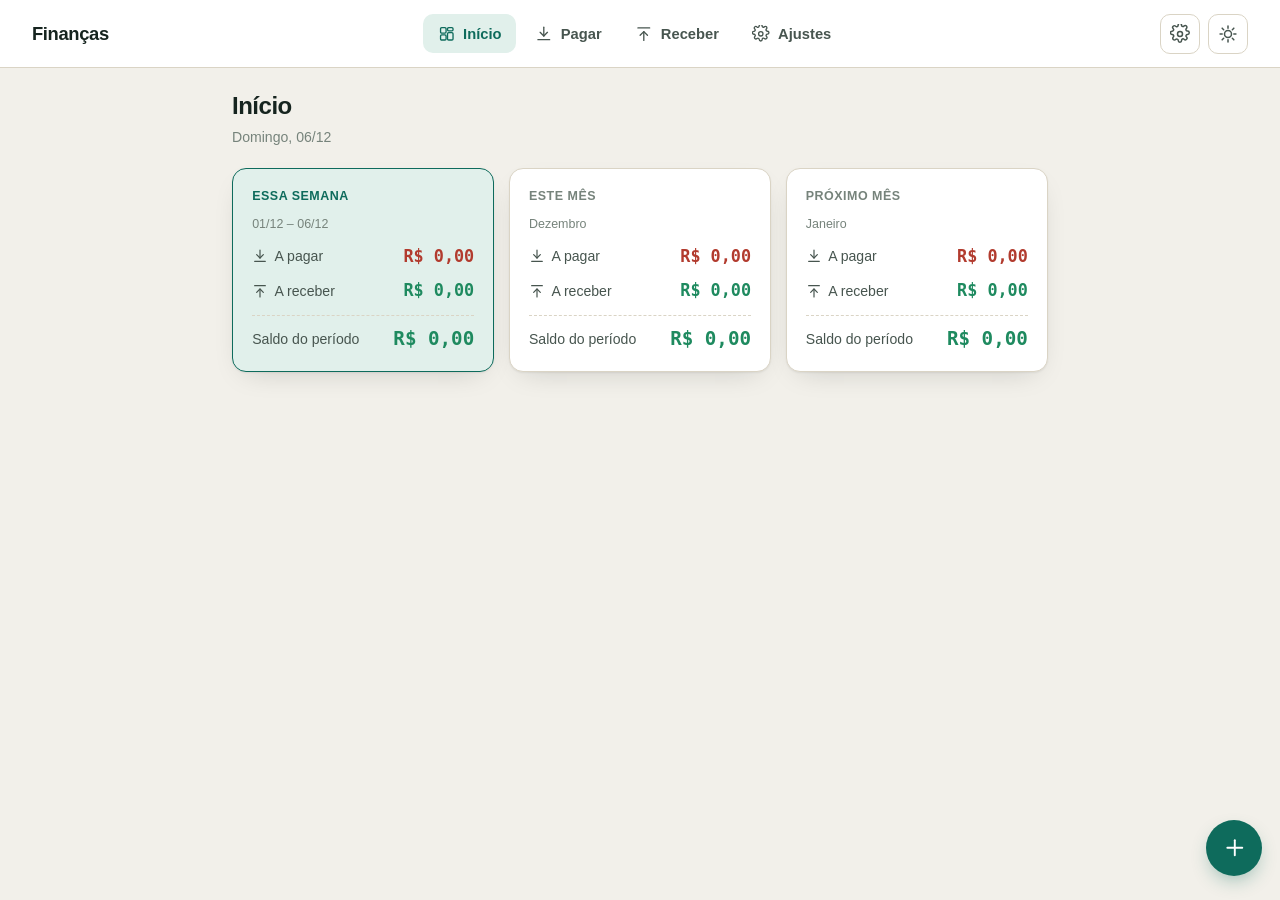
==== app/index.html @ aa0b2981 "feat: MVP — controle de contas a pagar e a receber App completo (HTML/CSS/JS vanilla, mobile-first, " ====
<!doctype html>
<html lang="pt-BR">
<head>
<meta charset="utf-8">
<meta name="viewport" content="width=device-width, initial-scale=1, viewport-fit=cover">
<meta name="color-scheme" content="light dark">
<title>Finanças</title>
<link rel="stylesheet" href="css/estilo.css">
</head>
<body>

<header class="topo">
  <div class="topo-marca">
    <span class="topo-logo">Finanças</span>
  </div>
  <nav class="topo-nav" id="navDesktop" aria-label="Navegação principal"></nav>
  <div class="topo-acoes">
    <button class="icon-btn" id="btnConfig" type="button" aria-label="Configurações"></button>
    <button class="icon-btn" id="btnTema" type="button" aria-label="Alternar tema"></button>
  </div>
</header>

<main id="conteudo"></main>

<button class="fab" id="btnNovaConta" type="button" aria-label="Nova conta"></button>

<nav class="tabbar" id="tabbar" aria-label="Navegação principal (celular)"></nav>

<div class="modal-camada" id="camadaModal" hidden>
  <div class="modal-fundo" id="modalFundo"></div>
  <div class="modal-caixa" id="modalConta" role="dialog" aria-modal="true" aria-labelledby="modalContaTitulo">
    <div class="modal-cabeca">
      <h2 id="modalContaTitulo">Nova conta</h2>
      <button class="icon-btn" id="fecharModalConta" type="button" aria-label="Fechar"></button>
    </div>
    <form id="formConta" class="form-conta" novalidate>
      <input type="hidden" id="fContaId" value="">

      <div class="campo">
        <span class="rotulo">Tipo</span>
        <div class="segmentado" id="segTipo" role="radiogroup" aria-label="Tipo de conta">
          <button type="button" class="seg-opcao" data-valor="pagar">A pagar</button>
          <button type="button" class="seg-opcao" data-valor="receber">A receber</button>
        </div>
      </div>

      <label class="campo">
        <span class="rotulo">Descrição</span>
        <input type="text" id="fDescricao" required placeholder="Ex.: Água, Aluguel, Salário...">
      </label>

      <div class="campo-linha">
        <label class="campo">
          <span class="rotulo">Valor</span>
          <input type="number" id="fValor" required min="0.01" step="0.01" inputmode="decimal" placeholder="0,00">
        </label>
        <label class="campo">
          <span class="rotulo">Vencimento</span>
          <input type="date" id="fVencimento" required>
        </label>
      </div>

      <label class="campo">
        <span class="rotulo">Categoria</span>
        <select id="fCategoria"></select>
      </label>
      <label class="campo" id="campoNovaCategoria" hidden>
        <span class="rotulo">Nome da nova categoria</span>
        <input type="text" id="fNovaCategoria" placeholder="Ex.: educação">
      </label>

      <div class="campo">
        <span class="rotulo">Repetição</span>
        <div class="segmentado" id="segModo" role="radiogroup" aria-label="Modo de repetição">
          <button type="button" class="seg-opcao" data-valor="avulsa">Avulsa</button>
          <button type="button" class="seg-opcao" data-valor="recorrente">Recorrente</button>
          <button type="button" class="seg-opcao" data-valor="parcelada">Parcelada</button>
        </div>
      </div>

      <p class="dica" id="dicaRecorrente" hidden>
        Fica só neste mês. A próxima ocorrência (mesmo dia, mês seguinte) só é criada quando
        você marcar esta como paga.
      </p>

      <label class="campo" id="campoParcelas" hidden>
        <span class="rotulo">Quantidade de parcelas</span>
        <input type="number" id="fParcelas" min="1" max="60" step="1" value="2">
      </label>
      <p class="dica" id="dicaParcelada" hidden>
        Cria as parcelas todas de uma vez, uma por mês a partir do vencimento acima.
      </p>

      <label class="campo">
        <span class="rotulo">Notas <em>(opcional)</em></span>
        <textarea id="fNotas" rows="2" placeholder="Qualquer observação..."></textarea>
      </label>

      <div class="form-acoes">
        <button type="button" class="botao botao-fantasma" id="cancelarModalConta">Cancelar</button>
        <button type="submit" class="botao botao-principal" id="salvarModalConta">Salvar</button>
      </div>
    </form>
  </div>
</div>

<div class="modal-camada" id="camadaConfirm" hidden>
  <div class="modal-fundo" id="confirmFundo"></div>
  <div class="modal-caixa modal-caixa--pequena" role="alertdialog" aria-modal="true" aria-labelledby="confirmTitulo">
    <h2 id="confirmTitulo">Confirmar</h2>
    <p id="confirmTexto"></p>
    <div class="form-acoes" id="confirmBotoes"></div>
  </div>
</div>

<div class="toast" id="toast" hidden></div>

<script src="js/datas.js"></script>
<script src="js/contas.js"></script>
<script src="js/filtros.js"></script>
<script src="js/armazenamento.js"></script>
<script src="js/formatar.js"></script>
<script src="js/icones.js"></script>
<script src="js/render.js"></script>
<script src="js/app.js"></script>
</body>
</html>
---- app/css/estilo.css ----
/* ============ TOKENS ============ */
:root {
  --paper:      #F2F0EA;
  --surface:    #FFFFFF;
  --surface-2:  #E9E4D8;
  --ink:        #16241F;
  --ink-2:      #47554F;
  --ink-3:      #76837B;
  --rule:       #DAD4C5;
  --rule-soft:  #E7E2D4;

  --accent:       #0E6B5C;
  --accent-tint:  #E1F0EB;
  --accent-ink:   #FFFFFF;

  --verde:       #1E8A5F;
  --verde-tint:  #E3F1E9;
  --ambar:       #9A6712;
  --ambar-tint:  #F5EBD6;
  --vermelho:      #B23B2E;
  --vermelho-tint: #F7E4E0;

  --shadow: 0 1px 2px rgba(20,25,22,.06), 0 10px 28px -14px rgba(20,25,22,.22);
  --shadow-flutuante: 0 8px 20px -6px rgba(14,107,92,.45);

  --sans: ui-sans-serif, -apple-system, "Segoe UI", Roboto, "Helvetica Neue", Arial, sans-serif;
  --mono: ui-monospace, "SF Mono", "Cascadia Mono", "Segoe UI Mono", Menlo, Consolas, monospace;

  --topo-altura: 60px;
  --tabbar-altura: 64px;
}

@media (prefers-color-scheme: dark) {
  :root {
    --paper: #0F1412; --surface: #161C19; --surface-2: #1E2622;
    --ink: #E8E5DC; --ink-2: #A8B1AA; --ink-3: #78837C;
    --rule: #283330; --rule-soft: #202B27;
    --accent: #4FBFA0; --accent-tint: #16332C; --accent-ink: #0A1512;
    --verde: #52BF8C; --verde-tint: #163024;
    --ambar: #D7A34E; --ambar-tint: #302510;
    --vermelho: #E0897A; --vermelho-tint: #33201C;
    --shadow: 0 1px 2px rgba(0,0,0,.4), 0 10px 28px -14px rgba(0,0,0,.7);
    --shadow-flutuante: 0 8px 22px -6px rgba(79,191,160,.35);
  }
}
:root[data-theme="dark"] {
  --paper: #0F1412; --surface: #161C19; --surface-2: #1E2622;
  --ink: #E8E5DC; --ink-2: #A8B1AA; --ink-3: #78837C;
  --rule: #283330; --rule-soft: #202B27;
  --accent: #4FBFA0; --accent-tint: #16332C; --accent-ink: #0A1512;
  --verde: #52BF8C; --verde-tint: #163024;
  --ambar: #D7A34E; --ambar-tint: #302510;
  --vermelho: #E0897A; --vermelho-tint: #33201C;
  --shadow: 0 1px 2px rgba(0,0,0,.4), 0 10px 28px -14px rgba(0,0,0,.7);
  --shadow-flutuante: 0 8px 22px -6px rgba(79,191,160,.35);
}
:root[data-theme="light"] {
  --paper: #F2F0EA; --surface: #FFFFFF; --surface-2: #E9E4D8;
  --ink: #16241F; --ink-2: #47554F; --ink-3: #76837B;
  --rule: #DAD4C5; --rule-soft: #E7E2D4;
  --accent: #0E6B5C; --accent-tint: #E1F0EB; --accent-ink: #FFFFFF;
  --verde: #1E8A5F; --verde-tint: #E3F1E9;
  --ambar: #9A6712; --ambar-tint: #F5EBD6;
  --vermelho: #B23B2E; --vermelho-tint: #F7E4E0;
  --shadow: 0 1px 2px rgba(20,25,22,.06), 0 10px 28px -14px rgba(20,25,22,.22);
  --shadow-flutuante: 0 8px 20px -6px rgba(14,107,92,.45);
}

/* ============ BASE ============ */
* { box-sizing: border-box; }
html { scroll-behavior: smooth; }
@media (prefers-reduced-motion: reduce) {
  html { scroll-behavior: auto; }
  *, *::before, *::after { animation-duration: .001ms !important; transition-duration: .001ms !important; }
}
body {
  margin: 0;
  background: var(--paper);
  color: var(--ink);
  font-family: var(--sans);
  font-size: 16px;
  line-height: 1.5;
  -webkit-font-smoothing: antialiased;
  padding-bottom: calc(var(--tabbar-altura) + 1.5rem);
}
::selection { background: var(--accent); color: var(--accent-ink); }
:focus-visible { outline: 2px solid var(--accent); outline-offset: 2px; border-radius: 3px; }
h1, h2, h3 { margin: 0; font-weight: 800; letter-spacing: -.02em; text-wrap: balance; }
p { margin: 0; }
button { font: inherit; color: inherit; }
input, select, textarea { font: inherit; color: inherit; }
.mono { font-family: var(--mono); font-variant-numeric: tabular-nums; }

/* ============ TOPO ============ */
.topo {
  position: sticky; top: 0; z-index: 30;
  display: flex; align-items: center; justify-content: space-between;
  gap: 1rem;
  padding: .85rem clamp(1rem, 4vw, 2rem);
  background: var(--surface);
  border-bottom: 1px solid var(--rule);
}
.topo-logo { font-size: 1.15rem; font-weight: 800; letter-spacing: -.02em; color: var(--ink); }
.topo-nav { display: none; gap: .3rem; }
.topo-acoes { display: flex; gap: .5rem; }

.icon-btn {
  display: inline-flex; align-items: center; justify-content: center;
  width: 2.5rem; height: 2.5rem; flex-shrink: 0;
  border: 1px solid var(--rule); border-radius: 10px;
  background: var(--surface); color: var(--ink-2);
  cursor: pointer;
  transition: border-color .15s ease, color .15s ease, background .15s ease;
}
.icon-btn svg { width: 1.25rem; height: 1.25rem; }
.icon-btn:hover { border-color: var(--accent); color: var(--accent); }

.nav-item {
  display: flex; align-items: center; gap: .5rem;
  padding: .55rem .9rem; border-radius: 10px;
  font-weight: 600; font-size: .92rem;
  color: var(--ink-2); text-decoration: none; cursor: pointer; border: none; background: none;
}
.nav-item svg { width: 1.1rem; height: 1.1rem; }
.nav-item:hover { background: var(--surface-2); color: var(--ink); }
.nav-item.ativo { background: var(--accent-tint); color: var(--accent); }

/* ============ TABBAR (mobile) ============ */
.tabbar {
  position: fixed; left: 0; right: 0; bottom: 0; z-index: 30;
  display: flex; justify-content: space-around; align-items: stretch;
  height: var(--tabbar-altura);
  background: var(--surface);
  border-top: 1px solid var(--rule);
  padding-bottom: env(safe-area-inset-bottom);
}
.tab-item {
  flex: 1; display: flex; flex-direction: column; align-items: center; justify-content: center;
  gap: .2rem; border: none; background: none; color: var(--ink-3); cursor: pointer;
  font-size: .68rem; font-weight: 600;
}
.tab-item svg { width: 1.35rem; height: 1.35rem; }
.tab-item.ativo { color: var(--accent); }

.fab {
  position: fixed; right: 1.1rem; bottom: calc(var(--tabbar-altura) + .9rem); z-index: 31;
  width: 3.5rem; height: 3.5rem; border-radius: 50%;
  background: var(--accent); color: var(--accent-ink); border: none;
  display: flex; align-items: center; justify-content: center;
  box-shadow: var(--shadow-flutuante);
  cursor: pointer;
  transition: transform .15s ease;
}
.fab svg { width: 1.6rem; height: 1.6rem; }
.fab:hover { transform: scale(1.05); }
.fab:active { transform: scale(.96); }

@media (min-width: 881px) {
  body { padding-bottom: 2.5rem; }
  .topo-nav { display: flex; }
  .tabbar { display: none; }
  .fab { bottom: 1.5rem; }
}

/* ============ CONTEÚDO ============ */
main { max-width: 880px; margin: 0 auto; padding: 1.25rem clamp(1rem, 4vw, 2rem) 2rem; }
.tela { display: flex; flex-direction: column; gap: 1.25rem; }
.tela-cabeca { display: flex; align-items: baseline; justify-content: space-between; gap: 1rem; }
.tela-titulo { font-size: 1.5rem; }
.tela-sub { color: var(--ink-3); font-size: .88rem; margin-top: .2rem; }

/* ============ CARDS (dashboard) ============ */
.grade-cards { display: grid; grid-template-columns: repeat(auto-fit, minmax(220px, 1fr)); gap: .9rem; }
.card {
  background: var(--surface); border: 1px solid var(--rule); border-radius: 14px;
  padding: 1.1rem 1.2rem; box-shadow: var(--shadow);
  display: flex; flex-direction: column; gap: .6rem;
}
.card-rotulo { font-size: .78rem; font-weight: 700; color: var(--ink-3); text-transform: uppercase; letter-spacing: .04em; }
.card-periodo { font-size: .78rem; color: var(--ink-3); }
.card-linha { display: flex; align-items: center; justify-content: space-between; gap: .5rem; }
.card-linha-rotulo { display: flex; align-items: center; gap: .4rem; font-size: .88rem; color: var(--ink-2); }
.card-linha-rotulo svg { width: 1rem; height: 1rem; }
.card-valor { font-family: var(--mono); font-variant-numeric: tabular-nums; font-weight: 700; font-size: 1.05rem; }
.card-valor.pagar { color: var(--vermelho); }
.card-valor.receber { color: var(--verde); }
.card-saldo { border-top: 1px dashed var(--rule); padding-top: .55rem; margin-top: .1rem; }
.card-saldo .card-valor { font-size: 1.2rem; }

.card--destaque { border-color: var(--accent); background: var(--accent-tint); }
.card--destaque .card-rotulo { color: var(--accent); }

.secao-titulo { font-size: 1rem; font-weight: 700; margin: .2rem 0 .1rem; }

/* ============ FILTROS ============ */
.filtros {
  display: flex; flex-wrap: wrap; gap: .55rem; align-items: center;
  background: var(--surface); border: 1px solid var(--rule); border-radius: 12px;
  padding: .8rem .9rem;
}
.filtro-select {
  border: 1px solid var(--rule); border-radius: 8px; background: var(--surface);
  color: var(--ink); padding: .45rem .6rem; font-size: .85rem; cursor: pointer;
}
.chips { display: flex; flex-wrap: wrap; gap: .4rem; }
.chip {
  border: 1px solid var(--rule); border-radius: 999px; background: var(--surface);
  color: var(--ink-2); padding: .38rem .8rem; font-size: .82rem; font-weight: 600; cursor: pointer;
  transition: all .15s ease;
}
.chip:hover { border-color: var(--accent); color: var(--accent); }
.chip.ativo { background: var(--accent); border-color: var(--accent); color: var(--accent-ink); }
.filtros-periodo-extra { display: flex; gap: .5rem; align-items: center; flex-wrap: wrap; }
.filtros-periodo-extra input[type="date"], .filtros-periodo-extra input[type="month"] {
  border: 1px solid var(--rule); border-radius: 8px; padding: .4rem .5rem; font-size: .82rem;
  background: var(--surface); color: var(--ink);
}

.total-filtro {
  display: flex; align-items: baseline; justify-content: space-between;
  padding: .2rem .1rem;
}
.total-filtro .rotulo { font-size: .85rem; color: var(--ink-3); }
.total-filtro .valor { font-family: var(--mono); font-variant-numeric: tabular-nums; font-size: 1.35rem; font-weight: 800; }

/* ============ GRUPOS DE SEMANA ============ */
.grupo-semana { display: flex; flex-direction: column; gap: .5rem; }
.grupo-semana-cabeca {
  display: flex; justify-content: space-between; align-items: baseline;
  font-size: .78rem; font-weight: 700; color: var(--ink-3); text-transform: uppercase;
  letter-spacing: .04em; padding: 0 .1rem;
}
.grupo-semana-cabeca .valor { font-family: var(--mono); font-variant-numeric: tabular-nums; text-transform: none; letter-spacing: 0; }

/* ============ LISTA DE CONTAS ============ */
.lista-contas { display: flex; flex-direction: column; gap: .55rem; }
.item-conta {
  display: grid; grid-template-columns: auto 1fr auto; gap: .8rem; align-items: center;
  background: var(--surface); border: 1px solid var(--rule); border-radius: 12px;
  padding: .75rem .9rem;
}
.item-status {
  width: 2.6rem; height: 2.6rem; border-radius: 10px; flex-shrink: 0;
  display: flex; align-items: center; justify-content: center;
  border: none; cursor: pointer;
}
.item-status svg { width: 1.25rem; height: 1.25rem; }
.item-status.pendente { background: var(--surface-2); color: var(--ink-3); }
.item-status.paga { background: var(--verde-tint); color: var(--verde); }
.item-status.atrasada { background: var(--vermelho-tint); color: var(--vermelho); }

.item-corpo { min-width: 0; display: flex; flex-direction: column; gap: .15rem; }
.item-titulo-linha { display: flex; align-items: center; gap: .4rem; flex-wrap: wrap; }
.item-descricao { font-weight: 650; overflow: hidden; text-overflow: ellipsis; white-space: nowrap; }
.item-selo {
  font-family: var(--mono); font-size: .68rem; font-weight: 700; color: var(--ink-3);
  background: var(--surface-2); border-radius: 5px; padding: .08rem .35rem; flex-shrink: 0;
}
.item-icone-recorrente { color: var(--accent); flex-shrink: 0; display: inline-flex; }
.item-icone-recorrente svg { width: .95rem; height: .95rem; }
.item-meta { display: flex; gap: .5rem; align-items: center; font-size: .8rem; color: var(--ink-3); }
.item-meta .tag-categoria {
  background: var(--surface-2); border-radius: 5px; padding: .05rem .4rem; text-transform: capitalize;
}
.item-meta .data.atrasada { color: var(--vermelho); font-weight: 700; }

.item-direita { display: flex; flex-direction: column; align-items: flex-end; gap: .3rem; }
.item-valor { font-family: var(--mono); font-variant-numeric: tabular-nums; font-weight: 700; }
.item-valor.pagar { color: var(--ink); }
.item-acoes { display: flex; gap: .25rem; }
.item-acoes .icon-btn { width: 2rem; height: 2rem; border: none; background: none; }
.item-acoes .icon-btn svg { width: 1.05rem; height: 1.05rem; }
.item-acoes .icon-btn:hover { background: var(--surface-2); }

.estado-vazio {
  display: flex; flex-direction: column; align-items: center; gap: .6rem;
  padding: 2.5rem 1rem; color: var(--ink-3); text-align: center;
}
.estado-vazio svg { width: 2.4rem; height: 2.4rem; opacity: .5; }

/* ============ SEGMENTADO / FORM ============ */
.segmentado { display: flex; gap: .3rem; background: var(--surface-2); border-radius: 10px; padding: .25rem; }
.seg-opcao {
  flex: 1; border: none; background: none; color: var(--ink-2); border-radius: 7px;
  padding: .5rem .5rem; font-size: .85rem; font-weight: 650; cursor: pointer;
  transition: all .15s ease;
}
.seg-opcao.ativo { background: var(--surface); color: var(--accent); box-shadow: var(--shadow); }

.campo { display: flex; flex-direction: column; gap: .35rem; flex: 1; }
.campo-linha { display: flex; gap: .8rem; }
.rotulo { font-size: .8rem; font-weight: 650; color: var(--ink-2); }
.rotulo em { font-weight: 400; color: var(--ink-3); font-style: normal; }
.campo input, .campo select, .campo textarea {
  border: 1px solid var(--rule); border-radius: 9px; background: var(--surface); color: var(--ink);
  padding: .6rem .7rem; font-size: .95rem; width: 100%;
}
.campo input:focus, .campo select:focus, .campo textarea:focus { border-color: var(--accent); }
.dica { font-size: .8rem; color: var(--ink-3); background: var(--surface-2); border-radius: 8px; padding: .55rem .7rem; margin: -.4rem 0 0; }

.form-acoes { display: flex; justify-content: flex-end; gap: .6rem; margin-top: .3rem; }
.botao {
  border-radius: 10px; padding: .65rem 1.1rem; font-weight: 650; font-size: .9rem; cursor: pointer; border: 1px solid transparent;
}
.botao-principal { background: var(--accent); color: var(--accent-ink); }
.botao-principal:hover { filter: brightness(1.05); }
.botao-fantasma { background: none; border-color: var(--rule); color: var(--ink-2); }
.botao-fantasma:hover { border-color: var(--ink-3); }
.botao-perigo { background: var(--vermelho); color: #fff; }
.botao-perigo:hover { filter: brightness(1.05); }

/* ============ MODAL ============ */
.modal-camada { position: fixed; inset: 0; z-index: 50; display: flex; align-items: flex-end; justify-content: center; }
.modal-camada[hidden] { display: none; }
.modal-fundo { position: absolute; inset: 0; background: rgba(10,12,10,.5); }
.modal-caixa {
  position: relative; z-index: 1; width: 100%; max-width: 480px;
  max-height: 92vh; overflow-y: auto;
  background: var(--surface); border-radius: 18px 18px 0 0;
  padding: 1.3rem 1.3rem calc(1.3rem + env(safe-area-inset-bottom));
  box-shadow: var(--shadow);
}
.modal-caixa--pequena { padding: 1.3rem; display: flex; flex-direction: column; gap: .8rem; }
.modal-caixa--pequena p { color: var(--ink-2); font-size: .92rem; line-height: 1.5; }
.modal-cabeca { display: flex; align-items: center; justify-content: space-between; margin-bottom: 1rem; }
.form-conta { display: flex; flex-direction: column; gap: .9rem; }

@media (min-width: 640px) {
  .modal-camada { align-items: center; }
  .modal-caixa { border-radius: 18px; margin: 1rem; }
}

/* ============ TOAST ============ */
.toast {
  position: fixed; left: 50%; bottom: calc(var(--tabbar-altura) + 1rem); transform: translateX(-50%) translateY(10px);
  z-index: 60; background: var(--ink); color: var(--paper);
  padding: .7rem 1.1rem; border-radius: 10px; font-size: .88rem; font-weight: 600;
  box-shadow: var(--shadow); opacity: 0; pointer-events: none; transition: opacity .2s ease, transform .2s ease;
}
.toast.mostrar { opacity: 1; transform: translateX(-50%) translateY(0); }
@media (min-width: 881px) { .toast { bottom: 1.5rem; } }

/* ============ CONFIG ============ */
.lista-categorias { display: flex; flex-wrap: wrap; gap: .5rem; }
.categoria-pill {
  display: flex; align-items: center; gap: .4rem;
  background: var(--surface-2); border-radius: 999px; padding: .35rem .7rem .35rem .9rem; font-size: .85rem; text-transform: capitalize;
}
.categoria-pill button { border: none; background: none; color: var(--ink-3); cursor: pointer; display: flex; }
.categoria-pill button svg { width: .85rem; height: .85rem; }
.form-inline { display: flex; gap: .5rem; }
.form-inline input { flex: 1; }
.bloco-config {
  background: var(--surface); border: 1px solid var(--rule); border-radius: 14px; padding: 1.1rem 1.2rem;
  display: flex; flex-direction: column; gap: .8rem;
}
.bloco-config h3 { font-size: .95rem; }
.bloco-config .descricao-bloco { font-size: .82rem; color: var(--ink-3); }
.linha-acoes-config { display: flex; gap: .6rem; flex-wrap: wrap; }

/* ============ RESPONSIVO GERAL ============ */
@media (max-width: 480px) {
  .campo-linha { flex-direction: column; }
  .card-valor { font-size: 1rem; }
}
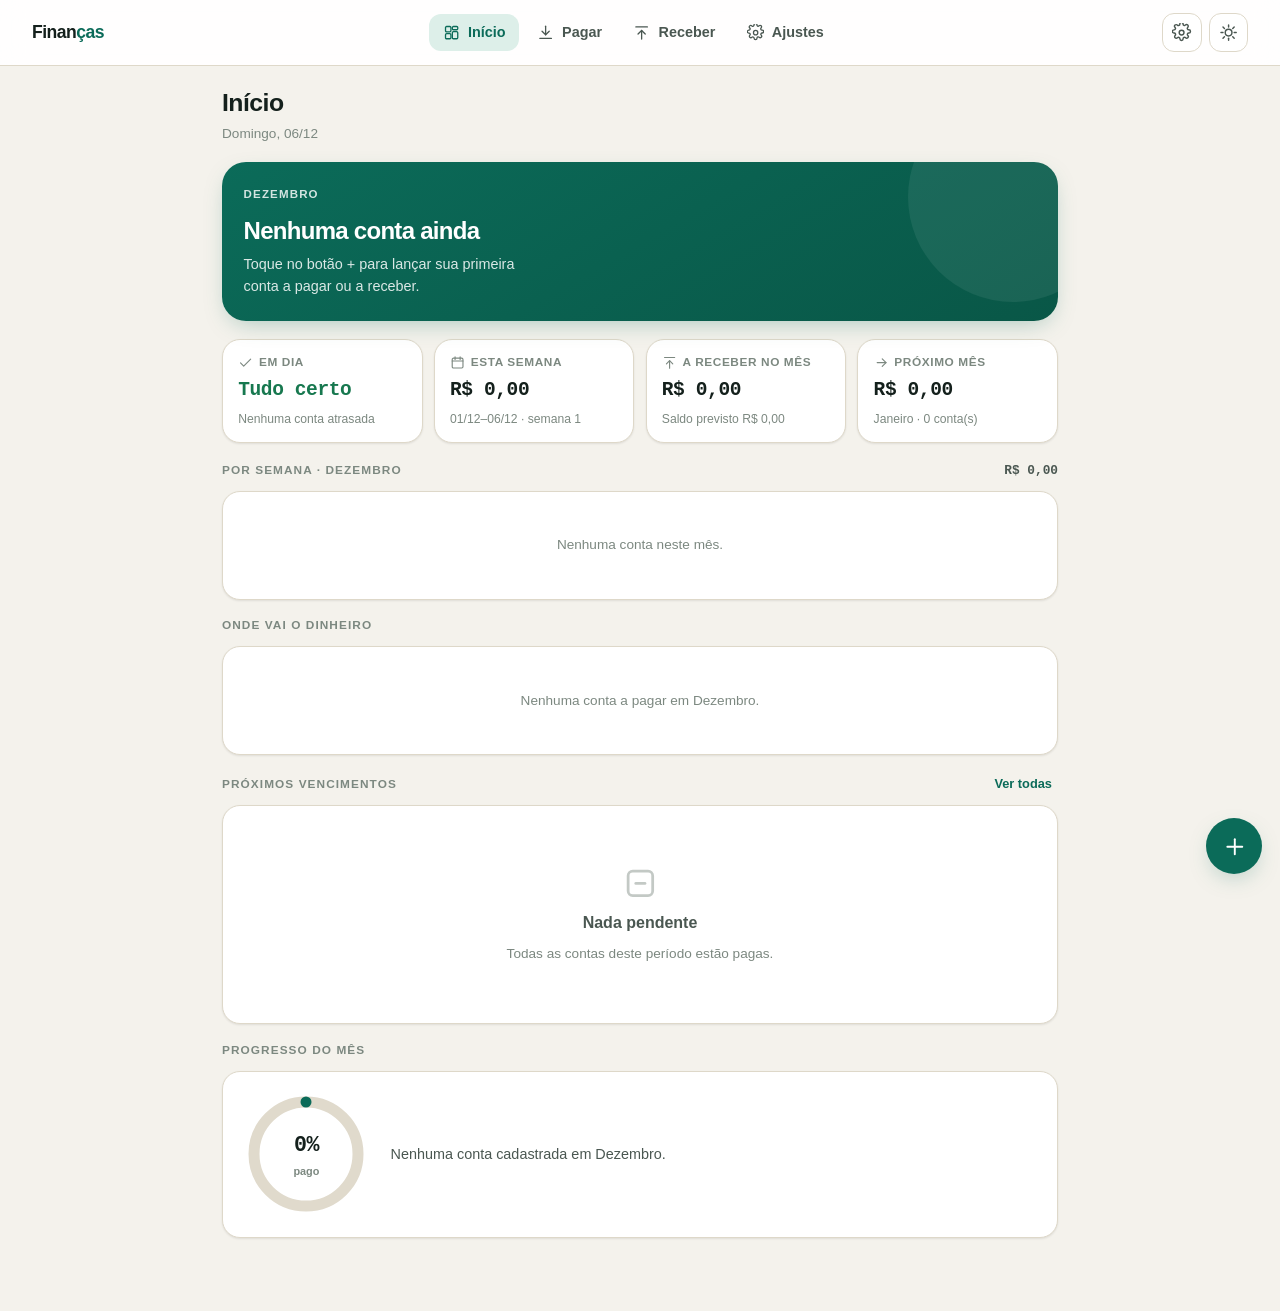
==== commit f2db0506: "feat: dashboard avançado + repaginada visual completa Pesquisa de referência (Copilot Money, Monarch" ====
--- a/app/index.html
+++ b/app/index.html
@@ -10,12 +10,10 @@
 <body>
 
 <header class="topo">
-  <div class="topo-marca">
-    <span class="topo-logo">Finanças</span>
-  </div>
+  <div class="topo-logo">Finan<span>ças</span></div>
   <nav class="topo-nav" id="navDesktop" aria-label="Navegação principal"></nav>
   <div class="topo-acoes">
-    <button class="icon-btn" id="btnConfig" type="button" aria-label="Configurações"></button>
+    <button class="icon-btn" id="btnConfig" type="button" aria-label="Ajustes"></button>
     <button class="icon-btn" id="btnTema" type="button" aria-label="Alternar tema"></button>
   </div>
 </header>
@@ -24,18 +22,17 @@
 
 <button class="fab" id="btnNovaConta" type="button" aria-label="Nova conta"></button>
 
-<nav class="tabbar" id="tabbar" aria-label="Navegação principal (celular)"></nav>
+<nav class="tabbar" id="tabbar" aria-label="Navegação principal"></nav>
 
+<!-- Modal: criar / editar conta -->
 <div class="modal-camada" id="camadaModal" hidden>
   <div class="modal-fundo" id="modalFundo"></div>
-  <div class="modal-caixa" id="modalConta" role="dialog" aria-modal="true" aria-labelledby="modalContaTitulo">
+  <div class="modal-caixa" role="dialog" aria-modal="true" aria-labelledby="modalContaTitulo">
     <div class="modal-cabeca">
       <h2 id="modalContaTitulo">Nova conta</h2>
       <button class="icon-btn" id="fecharModalConta" type="button" aria-label="Fechar"></button>
     </div>
     <form id="formConta" class="form-conta" novalidate>
-      <input type="hidden" id="fContaId" value="">
-
       <div class="campo">
         <span class="rotulo">Tipo</span>
         <div class="segmentado" id="segTipo" role="radiogroup" aria-label="Tipo de conta">
@@ -79,8 +76,8 @@
       </div>
 
       <p class="dica" id="dicaRecorrente" hidden>
-        Fica só neste mês. A próxima ocorrência (mesmo dia, mês seguinte) só é criada quando
-        você marcar esta como paga.
+        Fica <strong>só neste mês</strong>. A próxima ocorrência (mesmo dia, mês seguinte) só é
+        criada quando você marcar esta como paga.
       </p>
 
       <label class="campo" id="campoParcelas" hidden>
@@ -88,7 +85,7 @@
         <input type="number" id="fParcelas" min="1" max="60" step="1" value="2">
       </label>
       <p class="dica" id="dicaParcelada" hidden>
-        Cria as parcelas todas de uma vez, uma por mês a partir do vencimento acima.
+        Cria <strong>todas as parcelas de uma vez</strong>, uma por mês a partir do vencimento acima.
       </p>
 
       <label class="campo">
@@ -104,6 +101,25 @@
   </div>
 </div>
 
+<!-- Modal: marcar como paga (com data escolhível) -->
+<div class="modal-camada" id="camadaPagar" hidden>
+  <div class="modal-fundo" id="pagarFundo"></div>
+  <div class="modal-caixa modal-caixa--pequena" role="dialog" aria-modal="true" aria-labelledby="pagarTitulo">
+    <h2 id="pagarTitulo">Marcar como paga</h2>
+    <p><strong id="pagarDescricao"></strong> · <span id="pagarValor" class="num"></span></p>
+    <label class="campo">
+      <span class="rotulo">Quando você pagou?</span>
+      <input type="date" id="fPagoEm">
+    </label>
+    <p class="dica" id="pagarAvisoRecorrente" hidden></p>
+    <div class="form-acoes">
+      <button type="button" class="botao botao-fantasma" id="pagarCancelar">Cancelar</button>
+      <button type="button" class="botao botao-principal" id="pagarConfirmar">Confirmar pagamento</button>
+    </div>
+  </div>
+</div>
+
+<!-- Modal: confirmação genérica -->
 <div class="modal-camada" id="camadaConfirm" hidden>
   <div class="modal-fundo" id="confirmFundo"></div>
   <div class="modal-caixa modal-caixa--pequena" role="alertdialog" aria-modal="true" aria-labelledby="confirmTitulo">
@@ -117,10 +133,13 @@
 
 <script src="js/datas.js"></script>
 <script src="js/contas.js"></script>
+<script src="js/categorias.js"></script>
 <script src="js/filtros.js"></script>
+<script src="js/analise.js"></script>
 <script src="js/armazenamento.js"></script>
 <script src="js/formatar.js"></script>
 <script src="js/icones.js"></script>
+<script src="js/graficos.js"></script>
 <script src="js/render.js"></script>
 <script src="js/app.js"></script>
 </body>
--- a/app/css/estilo.css
+++ b/app/css/estilo.css
@@ -1,81 +1,127 @@
-/* ============ TOKENS ============ */
+/* ============================================================
+   FINANÇAS — sistema visual
+   Direção: "extrato premium". Superfícies elevadas sobre um fundo
+   quente, um verde-petróleo como única cor de marca, e o dinheiro
+   sempre em tabular-nums para as colunas baterem.
+   ============================================================ */
+
 :root {
-  --paper:      #F2F0EA;
-  --surface:    #FFFFFF;
-  --surface-2:  #E9E4D8;
-  --ink:        #16241F;
-  --ink-2:      #47554F;
-  --ink-3:      #76837B;
-  --rule:       #DAD4C5;
-  --rule-soft:  #E7E2D4;
-
-  --accent:       #0E6B5C;
-  --accent-tint:  #E1F0EB;
-  --accent-ink:   #FFFFFF;
-
-  --verde:       #1E8A5F;
-  --verde-tint:  #E3F1E9;
-  --ambar:       #9A6712;
-  --ambar-tint:  #F5EBD6;
-  --vermelho:      #B23B2E;
-  --vermelho-tint: #F7E4E0;
-
-  --shadow: 0 1px 2px rgba(20,25,22,.06), 0 10px 28px -14px rgba(20,25,22,.22);
-  --shadow-flutuante: 0 8px 20px -6px rgba(14,107,92,.45);
+  /* fundo e superfícies */
+  --fundo:       #F4F2EC;
+  --superficie:  #FFFFFF;
+  --superficie-2:#EDE9DF;
+  --superficie-3:#E4DFD2;
+  --trilho:      #E0DACC;
+
+  /* tinta */
+  --ink:   #14201C;
+  --ink-2: #4A5751;
+  --ink-3: #7C8880;
+
+  --borda:      #DED8C9;
+  --borda-suave:#E9E4D8;
+
+  /* marca */
+  --accent:      #0B6B59;
+  --accent-forte:#095747;
+  --accent-tint: #DDEFE9;
+  --accent-ink:  #FFFFFF;
+
+  /* semântica */
+  --positivo:      #17784F;
+  --positivo-tint: #DCEFE3;
+  --alerta:        #8A5B0E;
+  --alerta-tint:   #F5EAD3;
+  --negativo:      #A83A2C;
+  --negativo-tint: #F8E3DF;
+
+  /* categorias */
+  --cat-ameixa:   #7B4B8A;
+  --cat-oceano:   #2C6E9B;
+  --cat-musgo:    #4A7C3F;
+  --cat-ocre:     #A87218;
+  --cat-tijolo:   #A8452F;
+  --cat-lavanda:  #6C5BA8;
+  --cat-petroleo: #1F6F6B;
+  --cat-areia:    #8C7040;
+  --cat-vinho:    #8E3555;
+  --cat-sálvia:   #5A7A6E;
+
+  --sombra-1: 0 1px 2px rgba(18,28,24,.05), 0 1px 3px rgba(18,28,24,.04);
+  --sombra-2: 0 2px 4px rgba(18,28,24,.05), 0 8px 20px -10px rgba(18,28,24,.18);
+  --sombra-3: 0 8px 24px -8px rgba(11,107,89,.35);
 
   --sans: ui-sans-serif, -apple-system, "Segoe UI", Roboto, "Helvetica Neue", Arial, sans-serif;
   --mono: ui-monospace, "SF Mono", "Cascadia Mono", "Segoe UI Mono", Menlo, Consolas, monospace;
 
+  --r-sm: 8px;
+  --r-md: 12px;
+  --r-lg: 18px;
+  --r-xl: 24px;
+
   --topo-altura: 60px;
-  --tabbar-altura: 64px;
+  --tabbar-altura: 66px;
 }
 
 @media (prefers-color-scheme: dark) {
   :root {
-    --paper: #0F1412; --surface: #161C19; --surface-2: #1E2622;
-    --ink: #E8E5DC; --ink-2: #A8B1AA; --ink-3: #78837C;
-    --rule: #283330; --rule-soft: #202B27;
-    --accent: #4FBFA0; --accent-tint: #16332C; --accent-ink: #0A1512;
-    --verde: #52BF8C; --verde-tint: #163024;
-    --ambar: #D7A34E; --ambar-tint: #302510;
-    --vermelho: #E0897A; --vermelho-tint: #33201C;
-    --shadow: 0 1px 2px rgba(0,0,0,.4), 0 10px 28px -14px rgba(0,0,0,.7);
-    --shadow-flutuante: 0 8px 22px -6px rgba(79,191,160,.35);
+    --fundo: #0D1211; --superficie: #151C1A; --superficie-2: #1D2624; --superficie-3: #26302D;
+    --trilho: #26302D;
+    --ink: #E9E6DC; --ink-2: #A6B0A9; --ink-3: #76817A;
+    --borda: #26302D; --borda-suave: #1E2725;
+    --accent: #45C2A2; --accent-forte: #5FD4B6; --accent-tint: #123029; --accent-ink: #06120F;
+    --positivo: #4FBE86; --positivo-tint: #122C1F;
+    --alerta: #D5A557; --alerta-tint: #2E2413;
+    --negativo: #E08573; --negativo-tint: #331D19;
+    --cat-ameixa: #B98ACB; --cat-oceano: #6BAEDA; --cat-musgo: #86C077; --cat-ocre: #DCAE55;
+    --cat-tijolo: #DE8570; --cat-lavanda: #A899E0; --cat-petroleo: #5CB6B0; --cat-areia: #CBAE79;
+    --cat-vinho: #D2789A; --cat-sálvia: #93B5A7;
+    --sombra-1: 0 1px 2px rgba(0,0,0,.4);
+    --sombra-2: 0 2px 4px rgba(0,0,0,.35), 0 10px 24px -12px rgba(0,0,0,.7);
+    --sombra-3: 0 8px 24px -8px rgba(69,194,162,.3);
   }
 }
 :root[data-theme="dark"] {
-  --paper: #0F1412; --surface: #161C19; --surface-2: #1E2622;
-  --ink: #E8E5DC; --ink-2: #A8B1AA; --ink-3: #78837C;
-  --rule: #283330; --rule-soft: #202B27;
-  --accent: #4FBFA0; --accent-tint: #16332C; --accent-ink: #0A1512;
-  --verde: #52BF8C; --verde-tint: #163024;
-  --ambar: #D7A34E; --ambar-tint: #302510;
-  --vermelho: #E0897A; --vermelho-tint: #33201C;
-  --shadow: 0 1px 2px rgba(0,0,0,.4), 0 10px 28px -14px rgba(0,0,0,.7);
-  --shadow-flutuante: 0 8px 22px -6px rgba(79,191,160,.35);
+  --fundo: #0D1211; --superficie: #151C1A; --superficie-2: #1D2624; --superficie-3: #26302D;
+  --trilho: #26302D;
+  --ink: #E9E6DC; --ink-2: #A6B0A9; --ink-3: #76817A;
+  --borda: #26302D; --borda-suave: #1E2725;
+  --accent: #45C2A2; --accent-forte: #5FD4B6; --accent-tint: #123029; --accent-ink: #06120F;
+  --positivo: #4FBE86; --positivo-tint: #122C1F;
+  --alerta: #D5A557; --alerta-tint: #2E2413;
+  --negativo: #E08573; --negativo-tint: #331D19;
+  --cat-ameixa: #B98ACB; --cat-oceano: #6BAEDA; --cat-musgo: #86C077; --cat-ocre: #DCAE55;
+  --cat-tijolo: #DE8570; --cat-lavanda: #A899E0; --cat-petroleo: #5CB6B0; --cat-areia: #CBAE79;
+  --cat-vinho: #D2789A; --cat-sálvia: #93B5A7;
+  --sombra-1: 0 1px 2px rgba(0,0,0,.4);
+  --sombra-2: 0 2px 4px rgba(0,0,0,.35), 0 10px 24px -12px rgba(0,0,0,.7);
+  --sombra-3: 0 8px 24px -8px rgba(69,194,162,.3);
 }
 :root[data-theme="light"] {
-  --paper: #F2F0EA; --surface: #FFFFFF; --surface-2: #E9E4D8;
-  --ink: #16241F; --ink-2: #47554F; --ink-3: #76837B;
-  --rule: #DAD4C5; --rule-soft: #E7E2D4;
-  --accent: #0E6B5C; --accent-tint: #E1F0EB; --accent-ink: #FFFFFF;
-  --verde: #1E8A5F; --verde-tint: #E3F1E9;
-  --ambar: #9A6712; --ambar-tint: #F5EBD6;
-  --vermelho: #B23B2E; --vermelho-tint: #F7E4E0;
-  --shadow: 0 1px 2px rgba(20,25,22,.06), 0 10px 28px -14px rgba(20,25,22,.22);
-  --shadow-flutuante: 0 8px 20px -6px rgba(14,107,92,.45);
+  --fundo: #F4F2EC; --superficie: #FFFFFF; --superficie-2: #EDE9DF; --superficie-3: #E4DFD2;
+  --trilho: #E0DACC;
+  --ink: #14201C; --ink-2: #4A5751; --ink-3: #7C8880;
+  --borda: #DED8C9; --borda-suave: #E9E4D8;
+  --accent: #0B6B59; --accent-forte: #095747; --accent-tint: #DDEFE9; --accent-ink: #FFFFFF;
+  --positivo: #17784F; --positivo-tint: #DCEFE3;
+  --alerta: #8A5B0E; --alerta-tint: #F5EAD3;
+  --negativo: #A83A2C; --negativo-tint: #F8E3DF;
+  --cat-ameixa: #7B4B8A; --cat-oceano: #2C6E9B; --cat-musgo: #4A7C3F; --cat-ocre: #A87218;
+  --cat-tijolo: #A8452F; --cat-lavanda: #6C5BA8; --cat-petroleo: #1F6F6B; --cat-areia: #8C7040;
+  --cat-vinho: #8E3555; --cat-sálvia: #5A7A6E;
+  --sombra-1: 0 1px 2px rgba(18,28,24,.05), 0 1px 3px rgba(18,28,24,.04);
+  --sombra-2: 0 2px 4px rgba(18,28,24,.05), 0 8px 20px -10px rgba(18,28,24,.18);
+  --sombra-3: 0 8px 24px -8px rgba(11,107,89,.35);
 }
 
 /* ============ BASE ============ */
 * { box-sizing: border-box; }
-html { scroll-behavior: smooth; }
 @media (prefers-reduced-motion: reduce) {
-  html { scroll-behavior: auto; }
   *, *::before, *::after { animation-duration: .001ms !important; transition-duration: .001ms !important; }
 }
 body {
   margin: 0;
-  background: var(--paper);
+  background: var(--fundo);
   color: var(--ink);
   font-family: var(--sans);
   font-size: 16px;
@@ -84,282 +130,461 @@
   padding-bottom: calc(var(--tabbar-altura) + 1.5rem);
 }
 ::selection { background: var(--accent); color: var(--accent-ink); }
-:focus-visible { outline: 2px solid var(--accent); outline-offset: 2px; border-radius: 3px; }
-h1, h2, h3 { margin: 0; font-weight: 800; letter-spacing: -.02em; text-wrap: balance; }
+:focus-visible { outline: 2px solid var(--accent); outline-offset: 2px; border-radius: 4px; }
+h1, h2, h3 { margin: 0; font-weight: 800; letter-spacing: -.022em; text-wrap: balance; }
 p { margin: 0; }
 button { font: inherit; color: inherit; }
 input, select, textarea { font: inherit; color: inherit; }
-.mono { font-family: var(--mono); font-variant-numeric: tabular-nums; }
+.num { font-family: var(--mono); font-variant-numeric: tabular-nums; }
 
 /* ============ TOPO ============ */
 .topo {
   position: sticky; top: 0; z-index: 30;
-  display: flex; align-items: center; justify-content: space-between;
-  gap: 1rem;
-  padding: .85rem clamp(1rem, 4vw, 2rem);
-  background: var(--surface);
-  border-bottom: 1px solid var(--rule);
-}
-.topo-logo { font-size: 1.15rem; font-weight: 800; letter-spacing: -.02em; color: var(--ink); }
-.topo-nav { display: none; gap: .3rem; }
-.topo-acoes { display: flex; gap: .5rem; }
+  display: flex; align-items: center; justify-content: space-between; gap: 1rem;
+  padding: .8rem clamp(1rem, 4vw, 2rem);
+  background: color-mix(in srgb, var(--superficie) 92%, transparent);
+  backdrop-filter: blur(12px);
+  border-bottom: 1px solid var(--borda);
+}
+@supports not (backdrop-filter: blur(1px)) { .topo { background: var(--superficie); } }
+.topo-logo { font-size: 1.1rem; font-weight: 800; letter-spacing: -.03em; }
+.topo-logo span { color: var(--accent); }
+.topo-nav { display: none; gap: .25rem; }
+.topo-acoes { display: flex; gap: .45rem; }
 
 .icon-btn {
   display: inline-flex; align-items: center; justify-content: center;
-  width: 2.5rem; height: 2.5rem; flex-shrink: 0;
-  border: 1px solid var(--rule); border-radius: 10px;
-  background: var(--surface); color: var(--ink-2);
-  cursor: pointer;
-  transition: border-color .15s ease, color .15s ease, background .15s ease;
-}
-.icon-btn svg { width: 1.25rem; height: 1.25rem; }
+  width: 2.45rem; height: 2.45rem; flex-shrink: 0;
+  border: 1px solid var(--borda); border-radius: var(--r-md);
+  background: var(--superficie); color: var(--ink-2); cursor: pointer;
+  transition: border-color .15s, color .15s, background .15s;
+}
+.icon-btn svg { width: 1.2rem; height: 1.2rem; }
 .icon-btn:hover { border-color: var(--accent); color: var(--accent); }
 
 .nav-item {
   display: flex; align-items: center; gap: .5rem;
-  padding: .55rem .9rem; border-radius: 10px;
-  font-weight: 600; font-size: .92rem;
-  color: var(--ink-2); text-decoration: none; cursor: pointer; border: none; background: none;
-}
-.nav-item svg { width: 1.1rem; height: 1.1rem; }
-.nav-item:hover { background: var(--surface-2); color: var(--ink); }
+  padding: .5rem .85rem; border-radius: var(--r-md);
+  font-weight: 650; font-size: .9rem;
+  color: var(--ink-2); cursor: pointer; border: none; background: none;
+  transition: background .15s, color .15s;
+}
+.nav-item svg { width: 1.08rem; height: 1.08rem; }
+.nav-item:hover { background: var(--superficie-2); color: var(--ink); }
 .nav-item.ativo { background: var(--accent-tint); color: var(--accent); }
 
-/* ============ TABBAR (mobile) ============ */
+/* ============ TABBAR ============ */
 .tabbar {
   position: fixed; left: 0; right: 0; bottom: 0; z-index: 30;
-  display: flex; justify-content: space-around; align-items: stretch;
+  display: flex; justify-content: space-around;
   height: var(--tabbar-altura);
-  background: var(--surface);
-  border-top: 1px solid var(--rule);
+  background: color-mix(in srgb, var(--superficie) 94%, transparent);
+  backdrop-filter: blur(12px);
+  border-top: 1px solid var(--borda);
   padding-bottom: env(safe-area-inset-bottom);
 }
+@supports not (backdrop-filter: blur(1px)) { .tabbar { background: var(--superficie); } }
 .tab-item {
   flex: 1; display: flex; flex-direction: column; align-items: center; justify-content: center;
-  gap: .2rem; border: none; background: none; color: var(--ink-3); cursor: pointer;
-  font-size: .68rem; font-weight: 600;
-}
-.tab-item svg { width: 1.35rem; height: 1.35rem; }
+  gap: .18rem; border: none; background: none; color: var(--ink-3); cursor: pointer;
+  font-size: .68rem; font-weight: 650; position: relative;
+  transition: color .15s;
+}
+.tab-item svg { width: 1.3rem; height: 1.3rem; }
 .tab-item.ativo { color: var(--accent); }
+.tab-item.ativo::before {
+  content: ""; position: absolute; top: 0; left: 50%; transform: translateX(-50%);
+  width: 26px; height: 3px; border-radius: 0 0 3px 3px; background: var(--accent);
+}
 
 .fab {
-  position: fixed; right: 1.1rem; bottom: calc(var(--tabbar-altura) + .9rem); z-index: 31;
+  position: fixed; right: 1.1rem; bottom: calc(var(--tabbar-altura) + 1rem); z-index: 31;
   width: 3.5rem; height: 3.5rem; border-radius: 50%;
   background: var(--accent); color: var(--accent-ink); border: none;
   display: flex; align-items: center; justify-content: center;
-  box-shadow: var(--shadow-flutuante);
-  cursor: pointer;
-  transition: transform .15s ease;
+  box-shadow: var(--sombra-3); cursor: pointer;
+  transition: transform .16s;
 }
 .fab svg { width: 1.6rem; height: 1.6rem; }
-.fab:hover { transform: scale(1.05); }
-.fab:active { transform: scale(.96); }
+.fab:hover { transform: scale(1.06); }
+.fab:active { transform: scale(.95); }
 
 @media (min-width: 881px) {
   body { padding-bottom: 2.5rem; }
   .topo-nav { display: flex; }
   .tabbar { display: none; }
-  .fab { bottom: 1.5rem; }
-}
-
-/* ============ CONTEÚDO ============ */
-main { max-width: 880px; margin: 0 auto; padding: 1.25rem clamp(1rem, 4vw, 2rem) 2rem; }
-.tela { display: flex; flex-direction: column; gap: 1.25rem; }
-.tela-cabeca { display: flex; align-items: baseline; justify-content: space-between; gap: 1rem; }
-.tela-titulo { font-size: 1.5rem; }
-.tela-sub { color: var(--ink-3); font-size: .88rem; margin-top: .2rem; }
-
-/* ============ CARDS (dashboard) ============ */
-.grade-cards { display: grid; grid-template-columns: repeat(auto-fit, minmax(220px, 1fr)); gap: .9rem; }
-.card {
-  background: var(--surface); border: 1px solid var(--rule); border-radius: 14px;
-  padding: 1.1rem 1.2rem; box-shadow: var(--shadow);
-  display: flex; flex-direction: column; gap: .6rem;
-}
-.card-rotulo { font-size: .78rem; font-weight: 700; color: var(--ink-3); text-transform: uppercase; letter-spacing: .04em; }
-.card-periodo { font-size: .78rem; color: var(--ink-3); }
-.card-linha { display: flex; align-items: center; justify-content: space-between; gap: .5rem; }
-.card-linha-rotulo { display: flex; align-items: center; gap: .4rem; font-size: .88rem; color: var(--ink-2); }
-.card-linha-rotulo svg { width: 1rem; height: 1rem; }
-.card-valor { font-family: var(--mono); font-variant-numeric: tabular-nums; font-weight: 700; font-size: 1.05rem; }
-.card-valor.pagar { color: var(--vermelho); }
-.card-valor.receber { color: var(--verde); }
-.card-saldo { border-top: 1px dashed var(--rule); padding-top: .55rem; margin-top: .1rem; }
-.card-saldo .card-valor { font-size: 1.2rem; }
-
-.card--destaque { border-color: var(--accent); background: var(--accent-tint); }
-.card--destaque .card-rotulo { color: var(--accent); }
-
-.secao-titulo { font-size: 1rem; font-weight: 700; margin: .2rem 0 .1rem; }
+  .fab { bottom: 1.6rem; }
+}
+
+/* ============ LAYOUT ============ */
+main { max-width: 900px; margin: 0 auto; padding: 1.15rem clamp(.9rem, 4vw, 2rem) 2rem; }
+.tela { display: flex; flex-direction: column; gap: 1.1rem; }
+.tela-cabeca { display: flex; align-items: flex-start; justify-content: space-between; gap: 1rem; }
+.tela-titulo { font-size: 1.55rem; }
+.tela-sub { color: var(--ink-3); font-size: .85rem; margin-top: .15rem; }
+.secao { display: flex; flex-direction: column; gap: .7rem; }
+.secao-cabeca { display: flex; align-items: baseline; justify-content: space-between; gap: .8rem; }
+.secao-titulo {
+  font-size: .74rem; font-weight: 750; color: var(--ink-3);
+  text-transform: uppercase; letter-spacing: .09em;
+}
+.secao-link { font-size: .8rem; font-weight: 650; color: var(--accent); background: none; border: none; cursor: pointer; }
+
+.painel {
+  background: var(--superficie); border: 1px solid var(--borda);
+  border-radius: var(--r-lg); padding: 1.1rem 1.15rem; box-shadow: var(--sombra-1);
+}
+
+/* ============ CARD HERÓI ============ */
+.heroi {
+  position: relative; overflow: hidden;
+  background: linear-gradient(150deg, var(--accent) 0%, var(--accent-forte) 100%);
+  color: var(--accent-ink);
+  border-radius: var(--r-xl); padding: 1.3rem 1.35rem;
+  box-shadow: var(--sombra-3);
+  display: flex; flex-direction: column; gap: .9rem;
+}
+.heroi::after {
+  content: ""; position: absolute; right: -60px; top: -70px;
+  width: 210px; height: 210px; border-radius: 50%;
+  background: rgba(255,255,255,.07); pointer-events: none;
+}
+/* coluna no celular: o chip de comparação ao lado espremia o número e ele quebrava em duas
+   linhas ("R$ / 1.841,20"). O número é a informação principal — ele manda no layout. */
+.heroi-topo { display: flex; flex-direction: column; align-items: flex-start; gap: .55rem; }
+.heroi-rotulo {
+  font-size: .72rem; font-weight: 750; text-transform: uppercase; letter-spacing: .1em;
+  opacity: .82; margin-bottom: .25rem;
+}
+.heroi-valor {
+  font-family: var(--mono); font-variant-numeric: tabular-nums;
+  font-size: clamp(1.9rem, 9vw, 2.6rem); font-weight: 800; letter-spacing: -.04em; line-height: 1;
+  white-space: nowrap;
+}
+@media (min-width: 560px) {
+  .heroi-topo { flex-direction: row; align-items: flex-start; justify-content: space-between; gap: 1rem; }
+}
+.heroi-detalhe { font-size: .84rem; opacity: .85; margin-top: .35rem; }
+.heroi-chip {
+  display: inline-flex; align-items: center; gap: .3rem;
+  background: rgba(255,255,255,.16); border-radius: 999px;
+  padding: .3rem .6rem; font-size: .74rem; font-weight: 700; white-space: nowrap;
+}
+.heroi-chip svg { width: .9rem; height: .9rem; }
+.heroi-rodape { display: flex; align-items: center; justify-content: space-between; gap: .8rem; font-size: .8rem; }
+.heroi .progresso { background: rgba(255,255,255,.22); }
+.heroi .progresso-preenchido { background: #fff; }
+.heroi--vazio { gap: .35rem; padding: 1.5rem 1.35rem; }
+.heroi-vazio-titulo { font-size: 1.5rem; font-weight: 800; letter-spacing: -.03em; }
+.heroi-vazio-texto { font-size: .9rem; opacity: .85; max-width: 34ch; line-height: 1.5; }
+
+.progresso { height: 7px; border-radius: 99px; background: var(--trilho); overflow: hidden; }
+.progresso-preenchido { height: 100%; border-radius: 99px; background: var(--accent); transition: width .45s cubic-bezier(.3,.9,.3,1); }
+
+/* ============ MINI CARDS ============ */
+.mini-grade { display: grid; grid-template-columns: repeat(auto-fit, minmax(150px, 1fr)); gap: .7rem; }
+.mini {
+  background: var(--superficie); border: 1px solid var(--borda); border-radius: var(--r-lg);
+  padding: .85rem .95rem; box-shadow: var(--sombra-1);
+  display: flex; flex-direction: column; gap: .3rem;
+}
+.mini-rotulo { display: flex; align-items: center; gap: .35rem; font-size: .74rem; font-weight: 700; color: var(--ink-3); text-transform: uppercase; letter-spacing: .05em; }
+.mini-rotulo svg { width: .95rem; height: .95rem; }
+.mini-valor { font-family: var(--mono); font-variant-numeric: tabular-nums; font-size: 1.22rem; font-weight: 800; letter-spacing: -.02em; }
+.mini-nota { font-size: .76rem; color: var(--ink-3); }
+.mini--alerta { border-color: var(--negativo); background: var(--negativo-tint); }
+.mini--alerta .mini-rotulo, .mini--alerta .mini-valor { color: var(--negativo); }
+.mini--ok .mini-valor { color: var(--positivo); }
+.v-positivo { color: var(--positivo); }
+.v-negativo { color: var(--negativo); }
+.v-alerta { color: var(--alerta); }
+
+/* ============ GRÁFICOS ============ */
+.grafico-vazio { color: var(--ink-3); font-size: .85rem; text-align: center; padding: 1.6rem .5rem; }
+
+.anel, .donut { position: relative; width: 130px; height: 130px; flex-shrink: 0; }
+.anel-svg, .donut-svg { width: 100%; height: 100%; display: block; }
+.anel-arco { transition: stroke-dasharray .6s cubic-bezier(.3,.9,.3,1); }
+.anel-centro, .donut-centro {
+  position: absolute; inset: 0; display: flex; flex-direction: column;
+  align-items: center; justify-content: center; gap: .1rem; pointer-events: none;
+}
+.anel-valor { font-family: var(--mono); font-variant-numeric: tabular-nums; font-size: 1.35rem; font-weight: 800; letter-spacing: -.03em; }
+.anel-sub { font-size: .68rem; color: var(--ink-3); font-weight: 650; }
+.donut-valor { font-family: var(--mono); font-variant-numeric: tabular-nums; font-size: .92rem; font-weight: 750; letter-spacing: -.02em; }
+
+.painel-lado-a-lado { display: flex; align-items: center; gap: 1.2rem; flex-wrap: wrap; }
+.painel-lado-a-lado > .flex1 { flex: 1; min-width: 150px; }
+
+/* barras por semana */
+.barras { display: flex; align-items: flex-end; gap: .45rem; height: 148px; padding-top: .3rem; }
+.barra { flex: 1; display: flex; flex-direction: column; align-items: center; gap: .3rem; height: 100%; min-width: 0; }
+.barra-valor { font-family: var(--mono); font-variant-numeric: tabular-nums; font-size: .64rem; font-weight: 700; color: var(--ink-3); white-space: nowrap; }
+.barra-trilho { flex: 1; width: 100%; display: flex; align-items: flex-end; background: var(--superficie-2); border-radius: var(--r-sm); overflow: hidden; }
+/* pendente = accent a 38% (visível, mas claramente "não resolvido"); paga = accent cheio.
+   O tint puro sumia contra a superfície — corrigido após inspeção de captura. */
+.barra-preenchida {
+  width: 100%; background: color-mix(in srgb, var(--accent) 38%, var(--superficie-2));
+  border-radius: var(--r-sm);
+  display: flex; align-items: flex-end; min-height: 4px;
+  transition: height .5s cubic-bezier(.3,.9,.3,1);
+}
+@supports not (background: color-mix(in srgb, red 50%, blue)) {
+  .barra-preenchida { background: var(--accent-tint); }
+}
+.barra-paga { width: 100%; background: var(--accent); border-radius: var(--r-sm); transition: height .5s; }
+.barra-rotulo { font-size: .7rem; font-weight: 700; color: var(--ink-3); }
+.barra--atual .barra-rotulo { color: var(--accent); }
+.barra--atual .barra-valor { color: var(--ink); }
+.barra--zero .barra-trilho { opacity: .5; }
+
+/* legenda */
+.legenda { list-style: none; margin: 0; padding: 0; display: flex; flex-direction: column; gap: .5rem; }
+/* minmax(0,1fr) no nome: sem o minmax, "auto" das colunas de valor rouba o espaço e o nome
+   colapsa para uma letra só ("Casa" -> "C"). Achado por captura de tela no teste. */
+.legenda-item { display: grid; grid-template-columns: 10px minmax(4.5rem, 1fr) auto auto; gap: .5rem; align-items: center; font-size: .85rem; }
+.legenda-cor { width: 10px; height: 10px; border-radius: 3px; }
+.legenda-nome { text-transform: capitalize; color: var(--ink-2); overflow: hidden; text-overflow: ellipsis; white-space: nowrap; }
+.legenda-valor { font-family: var(--mono); font-variant-numeric: tabular-nums; font-weight: 700; white-space: nowrap; }
+.legenda-pct { font-family: var(--mono); font-size: .76rem; color: var(--ink-3); min-width: 2.6em; text-align: right; white-space: nowrap; }
+
+/* em tela estreita o donut cede espaço pra legenda não quebrar o valor em duas linhas */
+@media (max-width: 470px) {
+  .anel, .donut { width: 112px; height: 112px; }
+  .legenda-item { font-size: .8rem; grid-template-columns: 9px minmax(3.4rem, 1fr) auto auto; gap: .4rem; }
+  .painel-lado-a-lado { gap: .85rem; flex-wrap: nowrap; }
+  .painel-lado-a-lado > .flex1 { min-width: 0; }
+}
 
 /* ============ FILTROS ============ */
-.filtros {
-  display: flex; flex-wrap: wrap; gap: .55rem; align-items: center;
-  background: var(--surface); border: 1px solid var(--rule); border-radius: 12px;
-  padding: .8rem .9rem;
-}
-.filtro-select {
-  border: 1px solid var(--rule); border-radius: 8px; background: var(--surface);
-  color: var(--ink); padding: .45rem .6rem; font-size: .85rem; cursor: pointer;
-}
-.chips { display: flex; flex-wrap: wrap; gap: .4rem; }
+.filtros { display: flex; flex-direction: column; gap: .7rem; }
+.filtros-linha { display: flex; gap: .5rem; flex-wrap: wrap; align-items: center; }
+.campo-busca { position: relative; flex: 1; min-width: 160px; }
+.campo-busca svg { position: absolute; left: .65rem; top: 50%; transform: translateY(-50%); width: 1.05rem; height: 1.05rem; color: var(--ink-3); pointer-events: none; }
+.campo-busca input {
+  width: 100%; border: 1px solid var(--borda); border-radius: var(--r-md);
+  background: var(--superficie); padding: .55rem .7rem .55rem 2.2rem; font-size: .9rem;
+}
+.campo-busca input:focus { border-color: var(--accent); outline: none; }
+.select {
+  border: 1px solid var(--borda); border-radius: var(--r-md); background: var(--superficie);
+  color: var(--ink); padding: .55rem .65rem; font-size: .86rem; cursor: pointer;
+}
+.select:focus { border-color: var(--accent); outline: none; }
+.chips { display: flex; gap: .4rem; flex-wrap: wrap; }
 .chip {
-  border: 1px solid var(--rule); border-radius: 999px; background: var(--surface);
-  color: var(--ink-2); padding: .38rem .8rem; font-size: .82rem; font-weight: 600; cursor: pointer;
-  transition: all .15s ease;
+  border: 1px solid var(--borda); border-radius: 999px; background: var(--superficie);
+  color: var(--ink-2); padding: .38rem .8rem; font-size: .82rem; font-weight: 650; cursor: pointer;
+  transition: all .15s; display: inline-flex; align-items: center; gap: .35rem;
 }
 .chip:hover { border-color: var(--accent); color: var(--accent); }
 .chip.ativo { background: var(--accent); border-color: var(--accent); color: var(--accent-ink); }
-.filtros-periodo-extra { display: flex; gap: .5rem; align-items: center; flex-wrap: wrap; }
-.filtros-periodo-extra input[type="date"], .filtros-periodo-extra input[type="month"] {
-  border: 1px solid var(--rule); border-radius: 8px; padding: .4rem .5rem; font-size: .82rem;
-  background: var(--surface); color: var(--ink);
-}
-
-.total-filtro {
-  display: flex; align-items: baseline; justify-content: space-between;
-  padding: .2rem .1rem;
-}
-.total-filtro .rotulo { font-size: .85rem; color: var(--ink-3); }
-.total-filtro .valor { font-family: var(--mono); font-variant-numeric: tabular-nums; font-size: 1.35rem; font-weight: 800; }
-
-/* ============ GRUPOS DE SEMANA ============ */
-.grupo-semana { display: flex; flex-direction: column; gap: .5rem; }
-.grupo-semana-cabeca {
-  display: flex; justify-content: space-between; align-items: baseline;
-  font-size: .78rem; font-weight: 700; color: var(--ink-3); text-transform: uppercase;
-  letter-spacing: .04em; padding: 0 .1rem;
-}
-.grupo-semana-cabeca .valor { font-family: var(--mono); font-variant-numeric: tabular-nums; text-transform: none; letter-spacing: 0; }
-
-/* ============ LISTA DE CONTAS ============ */
-.lista-contas { display: flex; flex-direction: column; gap: .55rem; }
-.item-conta {
+.chip-contador { font-family: var(--mono); font-size: .72rem; opacity: .75; }
+
+.resumo-filtro {
+  display: flex; align-items: center; justify-content: space-between; gap: 1rem;
+  padding: .85rem 1rem; background: var(--superficie-2); border-radius: var(--r-lg);
+}
+.resumo-filtro .rotulo { font-size: .78rem; font-weight: 700; color: var(--ink-3); text-transform: uppercase; letter-spacing: .05em; }
+.resumo-filtro .qtd { font-size: .78rem; color: var(--ink-3); }
+.resumo-filtro .valor { font-family: var(--mono); font-variant-numeric: tabular-nums; font-size: 1.4rem; font-weight: 800; letter-spacing: -.03em; }
+
+/* ============ GRUPO DE SEMANA ============ */
+.grupo { display: flex; flex-direction: column; gap: .55rem; }
+.grupo-cabeca {
+  display: flex; align-items: baseline; justify-content: space-between; gap: .8rem;
+  padding: 0 .2rem;
+}
+.grupo-nome { font-size: .74rem; font-weight: 750; color: var(--ink-3); text-transform: uppercase; letter-spacing: .07em; }
+.grupo-nome.atual { color: var(--accent); }
+.grupo-valor { font-family: var(--mono); font-variant-numeric: tabular-nums; font-size: .8rem; font-weight: 700; color: var(--ink-2); }
+
+/* ============ CARD DE CONTA ============ */
+.lista { display: flex; flex-direction: column; gap: .55rem; }
+.conta {
+  position: relative;
   display: grid; grid-template-columns: auto 1fr auto; gap: .8rem; align-items: center;
-  background: var(--surface); border: 1px solid var(--rule); border-radius: 12px;
-  padding: .75rem .9rem;
-}
-.item-status {
-  width: 2.6rem; height: 2.6rem; border-radius: 10px; flex-shrink: 0;
+  background: var(--superficie); border: 1px solid var(--borda);
+  border-radius: var(--r-lg); padding: .8rem .95rem .8rem 1.1rem;
+  box-shadow: var(--sombra-1);
+  transition: box-shadow .18s, border-color .18s, transform .18s;
+}
+.conta::before {
+  content: ""; position: absolute; left: 0; top: .8rem; bottom: .8rem;
+  width: 4px; border-radius: 0 4px 4px 0; background: var(--cat, var(--ink-3));
+}
+.conta:hover { box-shadow: var(--sombra-2); }
+.conta--paga { background: var(--superficie-2); border-color: var(--borda-suave); }
+.conta--paga .conta-desc { text-decoration: line-through; text-decoration-thickness: 1px; color: var(--ink-2); }
+.conta--paga::before { opacity: .45; }
+.conta--atrasada { border-color: var(--negativo); }
+.conta--hoje { border-color: var(--alerta); }
+
+.conta-marca {
+  width: 2.7rem; height: 2.7rem; border-radius: var(--r-md); flex-shrink: 0;
   display: flex; align-items: center; justify-content: center;
-  border: none; cursor: pointer;
-}
-.item-status svg { width: 1.25rem; height: 1.25rem; }
-.item-status.pendente { background: var(--surface-2); color: var(--ink-3); }
-.item-status.paga { background: var(--verde-tint); color: var(--verde); }
-.item-status.atrasada { background: var(--vermelho-tint); color: var(--vermelho); }
-
-.item-corpo { min-width: 0; display: flex; flex-direction: column; gap: .15rem; }
-.item-titulo-linha { display: flex; align-items: center; gap: .4rem; flex-wrap: wrap; }
-.item-descricao { font-weight: 650; overflow: hidden; text-overflow: ellipsis; white-space: nowrap; }
-.item-selo {
-  font-family: var(--mono); font-size: .68rem; font-weight: 700; color: var(--ink-3);
-  background: var(--surface-2); border-radius: 5px; padding: .08rem .35rem; flex-shrink: 0;
-}
-.item-icone-recorrente { color: var(--accent); flex-shrink: 0; display: inline-flex; }
-.item-icone-recorrente svg { width: .95rem; height: .95rem; }
-.item-meta { display: flex; gap: .5rem; align-items: center; font-size: .8rem; color: var(--ink-3); }
-.item-meta .tag-categoria {
-  background: var(--surface-2); border-radius: 5px; padding: .05rem .4rem; text-transform: capitalize;
-}
-.item-meta .data.atrasada { color: var(--vermelho); font-weight: 700; }
-
-.item-direita { display: flex; flex-direction: column; align-items: flex-end; gap: .3rem; }
-.item-valor { font-family: var(--mono); font-variant-numeric: tabular-nums; font-weight: 700; }
-.item-valor.pagar { color: var(--ink); }
-.item-acoes { display: flex; gap: .25rem; }
-.item-acoes .icon-btn { width: 2rem; height: 2rem; border: none; background: none; }
-.item-acoes .icon-btn svg { width: 1.05rem; height: 1.05rem; }
-.item-acoes .icon-btn:hover { background: var(--surface-2); }
-
-.estado-vazio {
-  display: flex; flex-direction: column; align-items: center; gap: .6rem;
-  padding: 2.5rem 1rem; color: var(--ink-3); text-align: center;
-}
-.estado-vazio svg { width: 2.4rem; height: 2.4rem; opacity: .5; }
-
-/* ============ SEGMENTADO / FORM ============ */
-.segmentado { display: flex; gap: .3rem; background: var(--surface-2); border-radius: 10px; padding: .25rem; }
+  border: none; cursor: pointer; position: relative;
+  background: var(--superficie-2); color: var(--cat, var(--ink-3));
+  transition: transform .15s, background .15s;
+}
+.conta-marca svg { width: 1.3rem; height: 1.3rem; }
+.conta-marca:hover { transform: scale(1.06); }
+.conta-marca:active { transform: scale(.94); }
+.conta-marca.paga { background: var(--positivo-tint); color: var(--positivo); }
+.conta-marca.atrasada { background: var(--negativo-tint); color: var(--negativo); }
+.conta-marca.hoje { background: var(--alerta-tint); color: var(--alerta); }
+
+.conta-corpo { min-width: 0; display: flex; flex-direction: column; gap: .22rem; }
+.conta-titulo { display: flex; align-items: center; gap: .38rem; flex-wrap: wrap; }
+.conta-desc { font-weight: 680; font-size: .96rem; overflow: hidden; text-overflow: ellipsis; white-space: nowrap; }
+.selo {
+  font-family: var(--mono); font-size: .66rem; font-weight: 750; letter-spacing: .02em;
+  border-radius: 5px; padding: .1rem .36rem; flex-shrink: 0;
+  background: var(--superficie-3); color: var(--ink-2);
+}
+.selo--recorrente { background: var(--accent-tint); color: var(--accent); display: inline-flex; align-items: center; gap: .18rem; }
+.selo--recorrente svg { width: .78rem; height: .78rem; }
+.conta-meta { display: flex; align-items: center; gap: .45rem; flex-wrap: wrap; font-size: .78rem; color: var(--ink-3); }
+.conta-cat { display: inline-flex; align-items: center; gap: .28rem; text-transform: capitalize; color: var(--cat, var(--ink-3)); font-weight: 650; }
+.conta-cat svg { width: .88rem; height: .88rem; }
+.conta-sep { opacity: .4; }
+.conta-prazo { font-weight: 650; }
+.conta-prazo.atrasada { color: var(--negativo); }
+.conta-prazo.hoje { color: var(--alerta); }
+.conta-pago-em { color: var(--positivo); font-weight: 650; display: inline-flex; align-items: center; gap: .25rem; }
+.conta-pago-em svg { width: .85rem; height: .85rem; }
+
+.conta-direita { display: flex; flex-direction: column; align-items: flex-end; gap: .3rem; }
+.conta-valor { font-family: var(--mono); font-variant-numeric: tabular-nums; font-weight: 780; font-size: 1rem; letter-spacing: -.02em; white-space: nowrap; }
+.conta--paga .conta-valor { color: var(--ink-3); }
+.conta-acoes { display: flex; gap: .1rem; }
+.conta-acoes .icon-btn { width: 1.95rem; height: 1.95rem; border: none; background: none; }
+.conta-acoes .icon-btn svg { width: 1.02rem; height: 1.02rem; }
+.conta-acoes .icon-btn:hover { background: var(--superficie-2); }
+
+/* próximos vencimentos (versão compacta) */
+.prox { display: flex; flex-direction: column; gap: .1rem; }
+.prox-item {
+  display: grid; grid-template-columns: auto 1fr auto; gap: .7rem; align-items: center;
+  padding: .6rem .2rem; border-bottom: 1px solid var(--borda-suave); cursor: pointer;
+  background: none; border-left: 0; border-right: 0; border-top: 0; text-align: left; width: 100%;
+}
+.prox-item:last-child { border-bottom: 0; }
+.prox-item:hover { background: var(--superficie-2); }
+.prox-dia {
+  width: 2.6rem; height: 2.6rem; border-radius: var(--r-md); flex-shrink: 0;
+  display: flex; flex-direction: column; align-items: center; justify-content: center;
+  background: var(--superficie-2); line-height: 1.05;
+}
+.prox-dia-num { font-family: var(--mono); font-size: .95rem; font-weight: 800; }
+.prox-dia-mes { font-size: .58rem; font-weight: 700; text-transform: uppercase; color: var(--ink-3); }
+.prox-dia.atrasada { background: var(--negativo-tint); color: var(--negativo); }
+.prox-dia.atrasada .prox-dia-mes { color: var(--negativo); }
+.prox-dia.hoje { background: var(--alerta-tint); color: var(--alerta); }
+.prox-dia.hoje .prox-dia-mes { color: var(--alerta); }
+/* flex-column: sem isto os spans ficam inline e o texto cola ("Aluguelatrasada há 21 dias") */
+.prox-corpo { min-width: 0; display: flex; flex-direction: column; gap: .12rem; }
+.prox-desc { font-weight: 650; font-size: .9rem; overflow: hidden; text-overflow: ellipsis; white-space: nowrap; }
+.prox-prazo { font-size: .76rem; color: var(--ink-3); }
+.prox-prazo.atrasada { color: var(--negativo); font-weight: 650; }
+.prox-prazo.hoje { color: var(--alerta); font-weight: 650; }
+.prox-valor { font-family: var(--mono); font-variant-numeric: tabular-nums; font-weight: 750; font-size: .92rem; }
+
+/* ============ VAZIO ============ */
+.vazio { display: flex; flex-direction: column; align-items: center; gap: .55rem; padding: 2.6rem 1rem; color: var(--ink-3); text-align: center; }
+.vazio svg { width: 2.3rem; height: 2.3rem; opacity: .45; }
+.vazio-titulo { font-weight: 700; color: var(--ink-2); }
+.vazio-dica { font-size: .85rem; }
+
+/* ============ FORM / MODAL ============ */
+.segmentado { display: flex; gap: .25rem; background: var(--superficie-2); border-radius: var(--r-md); padding: .25rem; }
 .seg-opcao {
-  flex: 1; border: none; background: none; color: var(--ink-2); border-radius: 7px;
-  padding: .5rem .5rem; font-size: .85rem; font-weight: 650; cursor: pointer;
-  transition: all .15s ease;
-}
-.seg-opcao.ativo { background: var(--surface); color: var(--accent); box-shadow: var(--shadow); }
-
-.campo { display: flex; flex-direction: column; gap: .35rem; flex: 1; }
-.campo-linha { display: flex; gap: .8rem; }
-.rotulo { font-size: .8rem; font-weight: 650; color: var(--ink-2); }
+  flex: 1; border: none; background: none; color: var(--ink-2); border-radius: var(--r-sm);
+  padding: .5rem .4rem; font-size: .85rem; font-weight: 680; cursor: pointer; transition: all .15s;
+}
+.seg-opcao.ativo { background: var(--superficie); color: var(--accent); box-shadow: var(--sombra-1); }
+.seg-opcao:disabled { opacity: .45; cursor: not-allowed; }
+
+.campo { display: flex; flex-direction: column; gap: .32rem; flex: 1; }
+.campo-linha { display: flex; gap: .7rem; }
+.rotulo { font-size: .79rem; font-weight: 680; color: var(--ink-2); }
 .rotulo em { font-weight: 400; color: var(--ink-3); font-style: normal; }
 .campo input, .campo select, .campo textarea {
-  border: 1px solid var(--rule); border-radius: 9px; background: var(--surface); color: var(--ink);
-  padding: .6rem .7rem; font-size: .95rem; width: 100%;
-}
-.campo input:focus, .campo select:focus, .campo textarea:focus { border-color: var(--accent); }
-.dica { font-size: .8rem; color: var(--ink-3); background: var(--surface-2); border-radius: 8px; padding: .55rem .7rem; margin: -.4rem 0 0; }
-
-.form-acoes { display: flex; justify-content: flex-end; gap: .6rem; margin-top: .3rem; }
-.botao {
-  border-radius: 10px; padding: .65rem 1.1rem; font-weight: 650; font-size: .9rem; cursor: pointer; border: 1px solid transparent;
-}
+  border: 1px solid var(--borda); border-radius: var(--r-md); background: var(--superficie);
+  color: var(--ink); padding: .6rem .7rem; font-size: .95rem; width: 100%;
+}
+.campo input:focus, .campo select:focus, .campo textarea:focus { border-color: var(--accent); outline: none; }
+.dica { font-size: .8rem; color: var(--ink-2); background: var(--accent-tint); border-radius: var(--r-md); padding: .6rem .75rem; margin: -.35rem 0 0; }
+.dica strong { color: var(--accent); }
+
+.form-acoes { display: flex; justify-content: flex-end; gap: .55rem; margin-top: .3rem; }
+.botao { border-radius: var(--r-md); padding: .65rem 1.1rem; font-weight: 680; font-size: .9rem; cursor: pointer; border: 1px solid transparent; transition: filter .15s, border-color .15s; }
 .botao-principal { background: var(--accent); color: var(--accent-ink); }
-.botao-principal:hover { filter: brightness(1.05); }
-.botao-fantasma { background: none; border-color: var(--rule); color: var(--ink-2); }
+.botao-principal:hover { filter: brightness(1.08); }
+.botao-fantasma { background: none; border-color: var(--borda); color: var(--ink-2); }
 .botao-fantasma:hover { border-color: var(--ink-3); }
-.botao-perigo { background: var(--vermelho); color: #fff; }
-.botao-perigo:hover { filter: brightness(1.05); }
-
-/* ============ MODAL ============ */
+.botao-perigo { background: var(--negativo); color: #fff; }
+.botao-perigo:hover { filter: brightness(1.08); }
+
 .modal-camada { position: fixed; inset: 0; z-index: 50; display: flex; align-items: flex-end; justify-content: center; }
 .modal-camada[hidden] { display: none; }
-.modal-fundo { position: absolute; inset: 0; background: rgba(10,12,10,.5); }
+.modal-fundo { position: absolute; inset: 0; background: rgba(8,14,12,.55); backdrop-filter: blur(2px); }
 .modal-caixa {
   position: relative; z-index: 1; width: 100%; max-width: 480px;
   max-height: 92vh; overflow-y: auto;
-  background: var(--surface); border-radius: 18px 18px 0 0;
-  padding: 1.3rem 1.3rem calc(1.3rem + env(safe-area-inset-bottom));
-  box-shadow: var(--shadow);
-}
-.modal-caixa--pequena { padding: 1.3rem; display: flex; flex-direction: column; gap: .8rem; }
-.modal-caixa--pequena p { color: var(--ink-2); font-size: .92rem; line-height: 1.5; }
-.modal-cabeca { display: flex; align-items: center; justify-content: space-between; margin-bottom: 1rem; }
-.form-conta { display: flex; flex-direction: column; gap: .9rem; }
+  background: var(--superficie); border-radius: var(--r-xl) var(--r-xl) 0 0;
+  padding: 1.25rem 1.25rem calc(1.25rem + env(safe-area-inset-bottom));
+  box-shadow: var(--sombra-2);
+  animation: sobe .28s cubic-bezier(.22,.8,.28,1);
+}
+@keyframes sobe { from { transform: translateY(14px); opacity: .6; } to { transform: none; opacity: 1; } }
+.modal-caixa--pequena { padding: 1.25rem; display: flex; flex-direction: column; gap: .8rem; }
+.modal-caixa--pequena p { color: var(--ink-2); font-size: .92rem; }
+.modal-cabeca { display: flex; align-items: center; justify-content: space-between; margin-bottom: .95rem; }
+.modal-cabeca h2 { font-size: 1.15rem; }
+.form-conta { display: flex; flex-direction: column; gap: .85rem; }
 
 @media (min-width: 640px) {
   .modal-camada { align-items: center; }
-  .modal-caixa { border-radius: 18px; margin: 1rem; }
+  .modal-caixa { border-radius: var(--r-xl); margin: 1rem; }
 }
 
 /* ============ TOAST ============ */
 .toast {
   position: fixed; left: 50%; bottom: calc(var(--tabbar-altura) + 1rem); transform: translateX(-50%) translateY(10px);
-  z-index: 60; background: var(--ink); color: var(--paper);
-  padding: .7rem 1.1rem; border-radius: 10px; font-size: .88rem; font-weight: 600;
-  box-shadow: var(--shadow); opacity: 0; pointer-events: none; transition: opacity .2s ease, transform .2s ease;
+  z-index: 60; background: var(--ink); color: var(--fundo);
+  padding: .7rem 1.05rem; border-radius: var(--r-md); font-size: .87rem; font-weight: 650;
+  box-shadow: var(--sombra-2); opacity: 0; pointer-events: none;
+  transition: opacity .2s, transform .2s; max-width: calc(100vw - 2rem);
 }
 .toast.mostrar { opacity: 1; transform: translateX(-50%) translateY(0); }
-@media (min-width: 881px) { .toast { bottom: 1.5rem; } }
+@media (min-width: 881px) { .toast { bottom: 1.6rem; } }
 
 /* ============ CONFIG ============ */
-.lista-categorias { display: flex; flex-wrap: wrap; gap: .5rem; }
-.categoria-pill {
-  display: flex; align-items: center; gap: .4rem;
-  background: var(--surface-2); border-radius: 999px; padding: .35rem .7rem .35rem .9rem; font-size: .85rem; text-transform: capitalize;
-}
-.categoria-pill button { border: none; background: none; color: var(--ink-3); cursor: pointer; display: flex; }
-.categoria-pill button svg { width: .85rem; height: .85rem; }
+.categorias-lista { display: flex; flex-wrap: wrap; gap: .45rem; }
+.cat-pill {
+  display: inline-flex; align-items: center; gap: .4rem;
+  background: var(--superficie-2); border-radius: 999px; padding: .35rem .8rem;
+  font-size: .85rem; text-transform: capitalize; font-weight: 620;
+}
+.cat-pill-cor { width: 9px; height: 9px; border-radius: 3px; }
 .form-inline { display: flex; gap: .5rem; }
 .form-inline input { flex: 1; }
-.bloco-config {
-  background: var(--surface); border: 1px solid var(--rule); border-radius: 14px; padding: 1.1rem 1.2rem;
-  display: flex; flex-direction: column; gap: .8rem;
-}
-.bloco-config h3 { font-size: .95rem; }
-.bloco-config .descricao-bloco { font-size: .82rem; color: var(--ink-3); }
-.linha-acoes-config { display: flex; gap: .6rem; flex-wrap: wrap; }
-
-/* ============ RESPONSIVO GERAL ============ */
-@media (max-width: 480px) {
+.bloco { background: var(--superficie); border: 1px solid var(--borda); border-radius: var(--r-lg); padding: 1.1rem 1.15rem; display: flex; flex-direction: column; gap: .75rem; box-shadow: var(--sombra-1); }
+.bloco h3 { font-size: .95rem; }
+.bloco-desc { font-size: .82rem; color: var(--ink-3); }
+.linha-acoes { display: flex; gap: .55rem; flex-wrap: wrap; }
+.linha-acoes .botao { display: inline-flex; align-items: center; gap: .4rem; }
+.linha-acoes .botao svg { width: 1rem; height: 1rem; }
+
+/* ============ RESPONSIVO ============ */
+@media (max-width: 880px) {
+  html { font-size: 17px; }
+  main { padding-top: 1rem; }
+}
+@media (max-width: 460px) {
   .campo-linha { flex-direction: column; }
-  .card-valor { font-size: 1rem; }
-}
+  .painel-lado-a-lado { justify-content: center; }
+  .conta { grid-template-columns: auto 1fr; row-gap: .6rem; }
+  .conta-direita { grid-column: 1 / -1; flex-direction: row; align-items: center; justify-content: space-between; }
+}
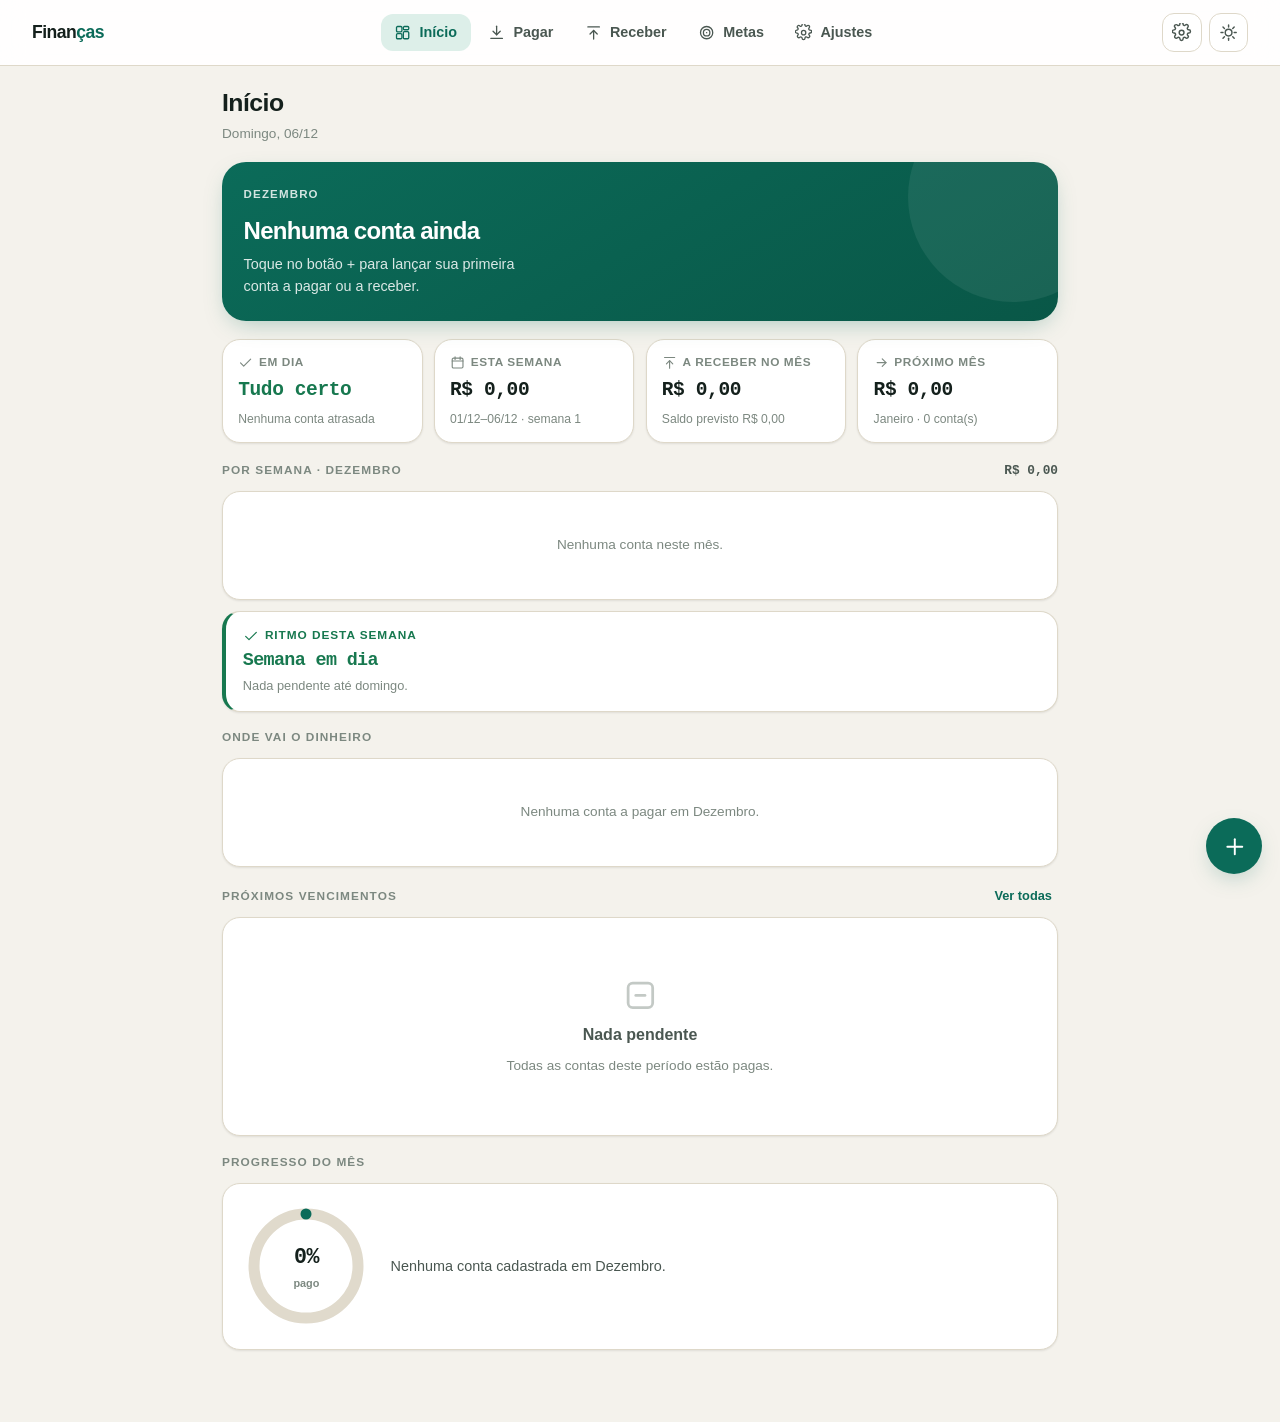
==== commit fec5c5ea: "feat: Metas — campanhas de vários meses com caixinha, sobra e cofre Fases 1 e 2 completas, fase 3 pa" ====
--- a/app/index.html
+++ b/app/index.html
@@ -119,6 +119,81 @@
   </div>
 </div>
 
+<!-- Modal: criar / editar META (campanha de N meses) -->
+<div class="modal-camada" id="camadaMeta" hidden>
+  <div class="modal-fundo" id="metaFundo"></div>
+  <div class="modal-caixa" role="dialog" aria-modal="true" aria-labelledby="metaTitulo">
+    <div class="modal-cabeca">
+      <h2 id="metaTitulo">Nova meta</h2>
+      <button class="icon-btn" id="fecharModalMeta" type="button" aria-label="Fechar"></button>
+    </div>
+    <form id="formMeta" class="form-conta" novalidate>
+      <label class="campo">
+        <span class="rotulo">Nome da meta</span>
+        <input type="text" id="mNome" required placeholder="Ex.: Reserva de emergência, Viagem...">
+      </label>
+
+      <div class="campo">
+        <span class="rotulo">Meses da campanha</span>
+        <p class="dica">Marque os meses e diga quanto quer juntar em cada um. Pode pular meses
+          e atravessar o ano.</p>
+        <div class="atalho-total">
+          <input type="number" id="mTotal" min="0" step="0.01" inputmode="decimal" placeholder="Total, ex.: 36000">
+          <button type="button" class="botao botao-fantasma" id="mDividir">Dividir igual</button>
+        </div>
+        <div class="meses-escolha" id="mMeses"></div>
+      </div>
+
+      <div class="campo">
+        <span class="rotulo">Categorias que entram nesta meta</span>
+        <p class="dica">A seleção é uma <strong>regra viva</strong>: conta nova numa categoria
+          marcada entra sozinha, inclusive nos meses futuros.</p>
+        <div class="chips chips--cats" id="mCats"></div>
+      </div>
+
+      <div class="meta-previa" id="mPrevia"></div>
+
+      <div class="form-acoes">
+        <button type="button" class="botao botao-fantasma" id="cancelarModalMeta">Cancelar</button>
+        <button type="submit" class="botao botao-principal">Salvar meta</button>
+      </div>
+    </form>
+  </div>
+</div>
+
+<!-- Modal: lançar dinheiro na meta (aporte / retirada) -->
+<div class="modal-camada" id="camadaAporte" hidden>
+  <div class="modal-fundo" id="aporteFundo"></div>
+  <div class="modal-caixa modal-caixa--pequena" role="dialog" aria-modal="true" aria-labelledby="aporteTitulo">
+    <div class="modal-cabeca">
+      <h2 id="aporteTitulo">Adicionar dinheiro na meta</h2>
+      <button class="icon-btn" id="fecharModalAporte" type="button" aria-label="Fechar"></button>
+    </div>
+    <form id="formAporte" class="form-conta" novalidate>
+      <div class="chips" id="aAtalhos"></div>
+      <div class="campo-linha">
+        <label class="campo">
+          <span class="rotulo">Valor</span>
+          <input type="number" id="aValor" required min="0.01" step="0.01" inputmode="decimal" placeholder="0,00">
+        </label>
+        <label class="campo">
+          <span class="rotulo">Data</span>
+          <input type="date" id="aData" required>
+        </label>
+      </div>
+      <label class="campo">
+        <span class="rotulo">Nota <em>(opcional)</em></span>
+        <input type="text" id="aNota" placeholder="De onde veio / pra que foi">
+      </label>
+      <p class="dica" id="aporteDica"></p>
+      <div class="form-acoes">
+        <button type="button" class="botao botao-fantasma" id="cancelarModalAporte">Cancelar</button>
+        <button type="submit" class="botao botao-principal">Lançar</button>
+      </div>
+    </form>
+  </div>
+</div>
+
 <!-- Modal: confirmação genérica -->
 <div class="modal-camada" id="camadaConfirm" hidden>
   <div class="modal-fundo" id="confirmFundo"></div>
@@ -136,11 +211,13 @@
 <script src="js/categorias.js"></script>
 <script src="js/filtros.js"></script>
 <script src="js/analise.js"></script>
+<script src="js/metas.js"></script>
 <script src="js/armazenamento.js"></script>
 <script src="js/formatar.js"></script>
 <script src="js/icones.js"></script>
 <script src="js/graficos.js"></script>
 <script src="js/render.js"></script>
+<script src="js/render-metas.js"></script>
 <script src="js/app.js"></script>
 </body>
 </html>
--- a/app/css/estilo.css
+++ b/app/css/estilo.css
@@ -278,6 +278,109 @@
 .heroi-vazio-titulo { font-size: 1.5rem; font-weight: 800; letter-spacing: -.03em; }
 .heroi-vazio-texto { font-size: .9rem; opacity: .85; max-width: 34ch; line-height: 1.5; }
 
+/* ---- faixa "Meta por dia" dentro do herói ---- */
+.heroi-meta {
+  display: flex; align-items: center; justify-content: space-between; gap: .8rem;
+  margin-top: .3rem; padding-top: .85rem;
+  border-top: 1px solid rgba(255,255,255,.22);
+}
+.heroi-meta-rotulo {
+  display: inline-flex; align-items: center; gap: .38rem;
+  font-size: .74rem; font-weight: 750; text-transform: uppercase; letter-spacing: .08em;
+  opacity: .9;
+}
+.heroi-meta-rotulo svg { width: 1rem; height: 1rem; }
+.heroi-meta-bloco { display: flex; flex-direction: column; align-items: flex-end; gap: .1rem; }
+.heroi-meta-valor {
+  font-family: var(--mono); font-variant-numeric: tabular-nums;
+  font-size: 1.32rem; font-weight: 800; letter-spacing: -.03em; white-space: nowrap;
+}
+.heroi-meta-sub { font-size: .72rem; opacity: .8; white-space: nowrap; }
+/* semáforo dentro do herói: fundo branco translúcido de intensidade crescente */
+.heroi-meta.sem-atencao, .heroi-meta.sem-critico {
+  margin-left: -1.35rem; margin-right: -1.35rem; margin-bottom: -1.3rem;
+  padding: .8rem 1.35rem 1rem; border-radius: 0 0 var(--r-xl) var(--r-xl);
+}
+.heroi-meta.sem-atencao { background: rgba(255,255,255,.12); }
+.heroi-meta.sem-critico { background: rgba(255,255,255,.2); }
+.heroi-meta--ok .heroi-meta-valor { font-size: 1rem; opacity: .9; }
+
+/* ---- bloco "Veio de antes" ---- */
+.antes {
+  background: var(--negativo-tint); border: 1px solid var(--negativo);
+  border-radius: var(--r-lg); padding: .95rem 1.05rem;
+  display: flex; flex-direction: column; gap: .5rem;
+}
+.antes-cabeca { display: flex; align-items: center; justify-content: space-between; gap: .8rem; }
+.antes-rotulo {
+  display: inline-flex; align-items: center; gap: .4rem;
+  font-size: .74rem; font-weight: 780; text-transform: uppercase; letter-spacing: .08em;
+  color: var(--negativo);
+}
+.antes-rotulo svg { width: 1rem; height: 1rem; }
+.antes-total { font-size: 1.15rem; font-weight: 800; color: var(--negativo); letter-spacing: -.02em; }
+.antes-sub { font-size: .8rem; color: var(--ink-2); line-height: 1.45; }
+.antes-lista { display: flex; flex-direction: column; gap: .1rem; margin-top: .1rem; }
+.antes-linha {
+  display: grid; grid-template-columns: 1fr auto auto; gap: .6rem; align-items: baseline;
+  padding: .42rem .1rem; border: 0; background: none; text-align: left; cursor: pointer;
+  border-top: 1px solid color-mix(in srgb, var(--negativo) 22%, transparent);
+  font-size: .85rem; width: 100%;
+}
+@supports not (border-top-color: color-mix(in srgb, red 50%, blue)) {
+  .antes-linha { border-top-color: var(--borda); }
+}
+.antes-linha:hover { background: rgba(0,0,0,.04); }
+.antes-desc { font-weight: 650; overflow: hidden; text-overflow: ellipsis; white-space: nowrap; }
+.antes-data { font-size: .78rem; color: var(--ink-3); white-space: nowrap; }
+.antes-valor { font-weight: 750; white-space: nowrap; }
+.antes-resto { font-size: .78rem; color: var(--ink-3); padding-top: .35rem; }
+
+/* ---- card "Ritmo desta semana" ---- */
+.ritmo {
+  background: var(--superficie); border: 1px solid var(--borda);
+  border-left: 4px solid var(--accent);
+  border-radius: var(--r-lg); padding: .95rem 1.05rem;
+  display: flex; flex-direction: column; gap: .35rem; box-shadow: var(--sombra-1);
+}
+.ritmo.sem-atencao { border-left-color: var(--alerta); }
+.ritmo.sem-critico { border-left-color: var(--negativo); }
+.ritmo--ok { border-left-color: var(--positivo); }
+.ritmo-cabeca { display: flex; align-items: center; justify-content: space-between; gap: .7rem; }
+.ritmo-rotulo {
+  display: inline-flex; align-items: center; gap: .38rem;
+  font-size: .74rem; font-weight: 780; text-transform: uppercase; letter-spacing: .08em;
+  color: var(--ink-3);
+}
+.ritmo-rotulo svg { width: 1rem; height: 1rem; }
+.ritmo.sem-atencao .ritmo-rotulo { color: var(--alerta); }
+.ritmo.sem-critico .ritmo-rotulo { color: var(--negativo); }
+.ritmo--ok .ritmo-rotulo { color: var(--positivo); }
+.ritmo-selo {
+  font-family: var(--mono); font-size: .68rem; font-weight: 700;
+  background: var(--superficie-2); color: var(--ink-3); border-radius: 5px; padding: .12rem .4rem;
+}
+.ritmo-valor {
+  font-family: var(--mono); font-variant-numeric: tabular-nums;
+  font-size: 1.75rem; font-weight: 800; letter-spacing: -.035em; line-height: 1.1;
+}
+.ritmo-valor small { font-size: .95rem; font-weight: 700; color: var(--ink-3); letter-spacing: 0; }
+.ritmo.sem-critico .ritmo-valor { color: var(--negativo); }
+.ritmo.sem-atencao .ritmo-valor { color: var(--alerta); }
+.ritmo--ok .ritmo-valor { font-size: 1.15rem; color: var(--positivo); }
+.ritmo-sub { font-size: .8rem; color: var(--ink-3); }
+.ritmo-detalhe { margin-top: .45rem; display: flex; flex-direction: column; gap: .05rem; }
+.ritmo-linha {
+  display: flex; align-items: baseline; justify-content: space-between; gap: .8rem;
+  font-size: .84rem; color: var(--ink-2); padding: .28rem 0;
+}
+.ritmo-linha--alerta { color: var(--negativo); font-weight: 650; }
+.ritmo-linha--total {
+  border-top: 1px solid var(--borda); margin-top: .18rem; padding-top: .42rem;
+  font-weight: 780; color: var(--ink);
+}
+.ritmo-linha .num { font-weight: 700; white-space: nowrap; }
+
 .progresso { height: 7px; border-radius: 99px; background: var(--trilho); overflow: hidden; }
 .progresso-preenchido { height: 100%; border-radius: 99px; background: var(--accent); transition: width .45s cubic-bezier(.3,.9,.3,1); }
 
@@ -337,6 +440,15 @@
 .barra--atual .barra-rotulo { color: var(--accent); }
 .barra--atual .barra-valor { color: var(--ink); }
 .barra--zero .barra-trilho { opacity: .5; }
+.barra-marca-linha { height: .95rem; display: flex; align-items: center; justify-content: center; }
+.barra-marca { font-size: .7rem; font-weight: 800; line-height: 1; }
+.barra-marca--atual { color: var(--accent); }
+.barra-marca--resto {
+  color: var(--negativo); background: var(--negativo-tint);
+  width: .95rem; height: .95rem; border-radius: 50%;
+  display: inline-flex; align-items: center; justify-content: center; font-size: .62rem;
+}
+.barra--resto .barra-trilho { box-shadow: inset 0 0 0 1px var(--negativo); }
 
 /* legenda */
 .legenda { list-style: none; margin: 0; padding: 0; display: flex; flex-direction: column; gap: .5rem; }
@@ -381,13 +493,106 @@
 .chip.ativo { background: var(--accent); border-color: var(--accent); color: var(--accent-ink); }
 .chip-contador { font-family: var(--mono); font-size: .72rem; opacity: .75; }
 
-.resumo-filtro {
-  display: flex; align-items: center; justify-content: space-between; gap: 1rem;
-  padding: .85rem 1rem; background: var(--superficie-2); border-radius: var(--r-lg);
-}
-.resumo-filtro .rotulo { font-size: .78rem; font-weight: 700; color: var(--ink-3); text-transform: uppercase; letter-spacing: .05em; }
-.resumo-filtro .qtd { font-size: .78rem; color: var(--ink-3); }
-.resumo-filtro .valor { font-family: var(--mono); font-variant-numeric: tabular-nums; font-size: 1.4rem; font-weight: 800; letter-spacing: -.03em; }
+/* ============ PAINEL DO PERÍODO (telas de lista) ============ */
+.pp {
+  background: var(--superficie); border: 1px solid var(--borda);
+  border-radius: var(--r-xl); padding: 1.1rem 1.15rem;
+  box-shadow: var(--sombra-2);
+  display: flex; flex-direction: column; gap: .55rem;
+}
+.pp-cabeca {
+  display: flex; align-items: baseline; justify-content: space-between; gap: .8rem;
+}
+.pp-escopo {
+  font-size: .74rem; font-weight: 780; color: var(--ink-3);
+  text-transform: uppercase; letter-spacing: .08em;
+  overflow: hidden; text-overflow: ellipsis; white-space: nowrap;
+}
+.pp-qtd { font-size: .74rem; color: var(--ink-3); white-space: nowrap; }
+
+.pp-principal { display: flex; flex-direction: column; gap: .1rem; }
+.pp-principal-rotulo { font-size: .82rem; font-weight: 650; color: var(--ink-2); }
+.pp-principal-valor {
+  font-family: var(--mono); font-variant-numeric: tabular-nums;
+  font-size: clamp(1.9rem, 8vw, 2.35rem); font-weight: 800;
+  letter-spacing: -.04em; line-height: 1.05; white-space: nowrap;
+}
+
+.pp-progresso-nota {
+  display: flex; align-items: baseline; justify-content: space-between; gap: .8rem;
+  font-size: .76rem; color: var(--ink-3); margin-top: -.15rem;
+}
+
+/* CELULAR: no máximo 2 colunas. Com 3, "R$ 3.588,60" precisa de 94px e só sobravam 85 em
+   telas de 412px+ (Android grande, iPhone Pro Max) — o número era cortado em silêncio.
+   A meta vai em largura cheia: é o número de ação e o único com semáforo. */
+.pp-blocos {
+  display: grid;
+  grid-template-columns: repeat(2, minmax(0, 1fr));
+  gap: .5rem;
+  margin-top: .35rem;
+}
+.pp-bloco--largo { grid-column: 1 / -1; }
+
+.pp-bloco {
+  background: var(--superficie-2); border-radius: var(--r-md);
+  padding: .6rem .7rem; display: flex; flex-direction: column; gap: .15rem; min-width: 0;
+}
+.pp-bloco-rotulo {
+  display: inline-flex; align-items: center; gap: .25rem;
+  font-size: .68rem; font-weight: 750; color: var(--ink-3);
+  text-transform: uppercase; letter-spacing: .05em; white-space: nowrap;
+}
+.pp-bloco-rotulo svg { width: .85rem; height: .85rem; flex-shrink: 0; }
+
+/* SEM overflow:hidden — dinheiro cortado em silêncio é pior que dinheiro apertado.
+   clamp() dá a folga: encolhe em tela estreita em vez de esconder dígito. O piso (.78rem)
+   foi calibrado pelo teste testes/e2e/test_sem_corte.py, que valida com valores na casa do
+   milhão a 320px — bem além do uso real, de propósito. */
+.pp-bloco-valor {
+  font-family: var(--mono); font-variant-numeric: tabular-nums;
+  font-size: clamp(.78rem, 3.1vw, 1.08rem);
+  font-weight: 780; letter-spacing: -.03em; white-space: nowrap;
+}
+.pp-bloco-nota { font-size: .68rem; color: var(--ink-3); white-space: nowrap; }
+
+/* bloco largo (meta): valor à esquerda, nota à direita, aproveitando a largura */
+.pp-bloco--largo .pp-bloco-linha {
+  display: flex; align-items: baseline; justify-content: space-between; gap: .8rem;
+}
+.pp-bloco--largo .pp-bloco-valor { font-size: clamp(1.05rem, 4.6vw, 1.32rem); }
+.pp-bloco--largo .pp-bloco-nota { text-align: right; }
+
+/* DESKTOP: espaço sobra, os três cabem lado a lado */
+@media (min-width: 620px) {
+  .pp-blocos { grid-template-columns: repeat(3, minmax(0, 1fr)); }
+  .pp-bloco--largo { grid-column: auto; }
+  .pp-bloco--largo .pp-bloco-linha { flex-direction: column; align-items: flex-start; gap: .1rem; }
+  .pp-bloco--largo .pp-bloco-nota { text-align: left; }
+  .pp-bloco--largo .pp-bloco-valor { font-size: 1.08rem; }
+}
+
+/* o bloco da meta carrega o semáforo — é o número que exige ação */
+.pp-bloco--meta { background: var(--accent-tint); }
+.pp-bloco--meta .pp-bloco-rotulo, .pp-bloco--meta .pp-bloco-valor { color: var(--accent); }
+.pp-bloco--meta.sem-atencao { background: var(--alerta-tint); }
+.pp-bloco--meta.sem-atencao .pp-bloco-rotulo, .pp-bloco--meta.sem-atencao .pp-bloco-valor { color: var(--alerta); }
+.pp-bloco--meta.sem-critico { background: var(--negativo-tint); }
+.pp-bloco--meta.sem-critico .pp-bloco-rotulo, .pp-bloco--meta.sem-critico .pp-bloco-valor { color: var(--negativo); }
+
+/* linha discreta: o que a LISTA está mostrando agora (muda com todos os filtros) */
+.resultado-filtro {
+  display: flex; align-items: baseline; justify-content: space-between; gap: 1rem;
+  padding: .1rem .25rem; font-size: .82rem; color: var(--ink-3);
+  border-bottom: 1px solid var(--borda-suave); padding-bottom: .6rem;
+}
+.resultado-filtro em { font-style: normal; color: var(--accent); font-weight: 650; }
+.resultado-filtro .num { font-weight: 750; color: var(--ink-2); }
+
+/* telas muito estreitas: uma coluna só, cada número com a largura inteira */
+@media (max-width: 340px) {
+  .pp-blocos { grid-template-columns: 1fr; }
+}
 
 /* ============ GRUPO DE SEMANA ============ */
 .grupo { display: flex; flex-direction: column; gap: .55rem; }
@@ -588,3 +793,234 @@
   .conta { grid-template-columns: auto 1fr; row-gap: .6rem; }
   .conta-direita { grid-column: 1 / -1; flex-direction: row; align-items: center; justify-content: space-between; }
 }
+
+/* ============================================================
+   METAS — campanhas, caixinha, sobra e cofre
+   Reaproveita a tipografia de dinheiro do painel .pp, que já passou
+   pelo teste das 8 larguras (D005). Nenhum valor com overflow
+   hidden aqui: número de dinheiro cortado é número errado.
+   ============================================================ */
+
+.cartao {
+  display: flex; flex-direction: column; gap: .8rem;
+  background: var(--superficie); border: 1px solid var(--borda-suave);
+  border-radius: var(--r-lg); padding: 1rem; box-shadow: var(--sombra-1);
+}
+
+/* cores semânticas das faixas da meta */
+.sem-ok      { color: var(--positivo); }
+.sem-atencao { color: var(--alerta); }
+.sem-critico { color: var(--negativo); }
+.sem-futuro  { color: var(--ink-3); }
+
+/* ---- lista de campanhas ---- */
+.mt-lista { display: flex; flex-direction: column; gap: .7rem; }
+.mt {
+  display: flex; flex-direction: column; gap: .6rem; cursor: pointer;
+  background: var(--superficie); border: 1px solid var(--borda-suave);
+  border-radius: var(--r-lg); padding: .95rem 1rem; box-shadow: var(--sombra-1);
+  transition: border-color .15s, transform .12s;
+}
+.mt:hover, .mt:focus-visible { border-color: var(--accent); transform: translateY(-1px); }
+.mt-cabeca { display: flex; align-items: baseline; justify-content: space-between; gap: .6rem; }
+.mt-nome {
+  display: inline-flex; align-items: center; gap: .4rem;
+  font-weight: 760; font-size: 1rem; color: var(--ink); min-width: 0;
+}
+.mt-nome svg { width: 1.05rem; height: 1.05rem; color: var(--accent); flex-shrink: 0; }
+.mt-periodo { font-size: .72rem; color: var(--ink-3); white-space: nowrap; }
+.mt-rodape {
+  display: flex; align-items: center; justify-content: space-between;
+  gap: .5rem; flex-wrap: wrap; font-size: .78rem; color: var(--ink-2);
+}
+.mt-cofre strong { font-family: var(--mono); font-variant-numeric: tabular-nums; color: var(--ink); }
+.mt-cofre em { font-style: normal; color: var(--ink-3); font-family: var(--mono); }
+.mt-situacao { display: inline-flex; align-items: center; gap: .3rem; font-weight: 650; }
+.mt-situacao svg { width: .9rem; height: .9rem; }
+
+/* ---- cabeçalho da meta aberta ---- */
+.tela-cabeca--meta { align-items: center; gap: .5rem; }
+.tela-cabeca--meta .tc-meio { flex: 1; min-width: 0; }
+/*
+ * Aqui o título divide a linha com 3 botões — 1.55rem não cabe em 320px e o nome da meta é
+ * livre (pode ser qualquer palavra comprida). Fonte fluida + quebra em qualquer ponto.
+ */
+.tela-cabeca--meta .tela-titulo {
+  font-size: clamp(1.05rem, 4.6vw, 1.45rem); line-height: 1.2; overflow-wrap: anywhere;
+}
+.tela-cabeca--meta .tela-sub { overflow-wrap: anywhere; }
+.icon-btn--voltar svg { transform: scaleX(-1); }
+.botao-compacto {
+  display: inline-flex; align-items: center; gap: .35rem;
+  padding: .55rem .85rem; font-size: .82rem; white-space: nowrap;
+}
+.botao-compacto svg { width: 1rem; height: 1rem; }
+
+/* ---- seletor de meses ---- */
+.chips--meses { overflow-x: auto; flex-wrap: nowrap; padding-bottom: .2rem; scrollbar-width: thin; }
+.chips--meses::-webkit-scrollbar { height: 4px; }
+.chip--mes { position: relative; text-transform: capitalize; }
+.chip-ponto {
+  position: absolute; top: 4px; right: 4px; width: 5px; height: 5px;
+  border-radius: 50%; background: currentColor;
+}
+.chip--cat { display: inline-flex; align-items: center; gap: .3rem; }
+.chip--cat svg { width: .9rem; height: .9rem; }
+
+/* ---- painéis do cofre e do mês ---- */
+.pp--cofre .pp-principal { align-items: flex-start; }
+.pp-principal-nota { font-size: .76rem; color: var(--ink-3); }
+.pp-escopo svg { width: .95rem; height: .95rem; vertical-align: -2px; margin-right: .25rem; }
+/*
+ * Nota de bloco de 2 colunas pode quebrar linha. Ela herdava `white-space: nowrap` do painel
+ * do período, onde as notas são curtas ("3 conta(s)"); aqui elas carregam valor em dinheiro
+ * ("R$ 22.660,00 em aberto") e estouravam a coluna. Quebrar linha é sempre melhor que cortar.
+ */
+.pp-blocos .pp-bloco:not(.pp-bloco--largo) .pp-bloco-nota { white-space: normal; }
+
+.pp-bloco--piso { background: var(--alerta-tint); }
+.pp-bloco--piso .pp-bloco-rotulo, .pp-bloco--piso .pp-bloco-valor { color: var(--alerta); }
+.pp-bloco--meta.sem-ok { background: var(--positivo-tint); }
+.pp-bloco--meta.sem-ok .pp-bloco-rotulo, .pp-bloco--meta.sem-ok .pp-bloco-valor { color: var(--positivo); }
+
+/* ---- cobertura: em mãos x ainda devo ---- */
+.mes-cobertura {
+  display: flex; flex-direction: column; gap: .35rem;
+  border: 1px solid var(--borda-suave); border-radius: var(--r-md);
+  padding: .7rem .8rem; background: var(--superficie-2);
+}
+.mc-linha {
+  display: flex; align-items: center; justify-content: space-between;
+  gap: .6rem; font-size: .82rem; color: var(--ink-2);
+}
+.mc-linha .num { font-weight: 700; color: var(--ink); white-space: nowrap; }
+.mc-linha--forte {
+  border-top: 1px dashed var(--borda); padding-top: .4rem; margin-top: .1rem; font-weight: 700;
+}
+.mc-linha--forte span:first-child { display: inline-flex; align-items: center; gap: .3rem; }
+.mc-linha--forte svg { width: .95rem; height: .95rem; }
+.mes-cobertura.sem-critico .mc-linha--forte,
+.mes-cobertura.sem-critico .mc-linha--forte .num { color: var(--negativo); }
+.mes-cobertura.sem-ok .mc-linha--forte,
+.mes-cobertura.sem-ok .mc-linha--forte .num { color: var(--positivo); }
+
+.mes-ritmo, .mes-virada {
+  display: flex; align-items: flex-start; gap: .4rem;
+  font-size: .82rem; line-height: 1.45; color: var(--ink-2);
+  background: var(--superficie-2); border-radius: var(--r-md); padding: .6rem .75rem;
+}
+.mes-ritmo svg, .mes-virada svg { width: 1rem; height: 1rem; flex-shrink: 0; margin-top: .12rem; }
+/*
+ * O texto é um item de flex e, sem `min-width: 0`, não encolhe abaixo do próprio min-content —
+ * a frase empurrava a PÁGINA inteira para o lado em 320px. Por isso ele vem num <span> próprio.
+ */
+.ms-texto { flex: 1; min-width: 0; overflow-wrap: anywhere; }
+.mes-ritmo strong, .mes-virada strong {
+  color: var(--ink); font-family: var(--mono); font-variant-numeric: tabular-nums;
+}
+.mes-virada.sem-ok { background: var(--positivo-tint); }
+
+.meta-acoes { display: flex; gap: .6rem; }
+.meta-acoes .botao {
+  flex: 1; display: inline-flex; align-items: center; justify-content: center;
+  gap: .35rem; font-size: .85rem; padding-inline: .7rem; white-space: nowrap;
+}
+.meta-acoes svg { width: 1rem; height: 1rem; }
+
+/* ---- a escada do cofre ---- */
+.esc-lista { list-style: none; display: flex; flex-direction: column; gap: .5rem; margin: 0; padding: 0; }
+.esc {
+  display: flex; flex-direction: column; gap: .3rem;
+  border-left: 3px solid var(--borda); padding: .55rem 0 .55rem .7rem;
+}
+.esc--corrente {
+  border-left-color: var(--accent); background: var(--accent-tint);
+  border-radius: 0 var(--r-md) var(--r-md) 0; padding-right: .6rem;
+}
+.esc--encerrado { border-left-color: var(--ink-3); }
+.esc--futuro { border-left-color: var(--borda); opacity: .88; }
+
+.esc-topo { display: flex; align-items: baseline; gap: .45rem; }
+.esc-mes {
+  font-weight: 780; text-transform: uppercase; letter-spacing: .02em;
+  font-size: .82rem; color: var(--ink);
+}
+.esc-selo { font-size: .66rem; font-weight: 650; text-transform: uppercase; letter-spacing: .03em; }
+.esc-acum {
+  margin-left: auto; font-family: var(--mono); font-variant-numeric: tabular-nums;
+  font-weight: 780; font-size: clamp(.82rem, 3.4vw, 1rem); letter-spacing: -.02em;
+  color: var(--ink); white-space: nowrap;
+}
+.esc-baixo {
+  display: flex; align-items: baseline; gap: .3rem; flex-wrap: wrap;
+  font-size: .74rem; color: var(--ink-3);
+}
+.esc-parte { font-family: var(--mono); font-variant-numeric: tabular-nums; }
+.esc-parte--fraca { font-family: var(--sans); font-style: italic; }
+.esc-op { opacity: .7; }
+.esc-delta {
+  margin-left: auto; font-family: var(--mono); font-variant-numeric: tabular-nums;
+  font-weight: 700; white-space: nowrap;
+}
+.esc-nota { display: flex; align-items: center; gap: .3rem; font-size: .72rem; color: var(--ink-3); }
+.esc-nota svg { width: .85rem; height: .85rem; }
+.esc-nota--alerta { color: var(--alerta); }
+.esc-nota--ok { color: var(--positivo); }
+.esc-nota--ruim { color: var(--negativo); }
+.esc-legenda {
+  display: flex; align-items: center; gap: .35rem; flex-wrap: wrap;
+  font-size: .73rem; color: var(--ink-3); margin: 0;
+}
+.esc-legenda svg { width: .9rem; height: .9rem; }
+.leg-amostra { width: 10px; height: 10px; border-radius: 3px; display: inline-block; }
+.leg-amostra--cheia { background: var(--accent); }
+.leg-amostra--vazia { background: color-mix(in srgb, var(--accent) 30%, transparent); margin-left: .5rem; }
+
+/* ---- assistente de criação ---- */
+.atalho-total { display: flex; gap: .5rem; }
+.atalho-total input { flex: 1; min-width: 0; }
+.atalho-total .botao { white-space: nowrap; }
+
+.meses-escolha {
+  display: flex; flex-direction: column; gap: .3rem;
+  max-height: 290px; overflow-y: auto;
+  border: 1px solid var(--borda); border-radius: var(--r-md); padding: .5rem;
+  background: var(--superficie-2);
+}
+.mes-linha { display: flex; align-items: center; gap: .5rem; padding: .3rem .35rem; border-radius: var(--r-sm); }
+.mes-linha.marcado { background: var(--accent-tint); }
+.mes-check { display: flex; align-items: center; gap: .45rem; flex: 1; min-width: 0; cursor: pointer; font-size: .85rem; }
+.mes-check input { width: 1.05rem; height: 1.05rem; accent-color: var(--accent); flex-shrink: 0; }
+.mes-check span { white-space: nowrap; overflow: hidden; text-overflow: ellipsis; }
+.mes-check em { font-style: normal; color: var(--ink-3); font-size: .78rem; }
+/*
+ * ATENÇÃO à especificidade: `.campo input` (0,1,1) manda `width: 100%` e vence um `.mes-alvo`
+ * simples (0,1,0). O campo esticava para a largura toda e ficava POR CIMA da caixa de marcar —
+ * o toque no checkbox era engolido pelo campo de valor. Por isso o seletor com dois níveis.
+ */
+.meses-escolha .mes-alvo {
+  width: 108px; flex: 0 0 108px; text-align: right;
+  font-family: var(--mono); font-variant-numeric: tabular-nums; font-size: .85rem;
+}
+.meses-escolha .mes-alvo:disabled { opacity: .4; }
+
+.meta-previa {
+  display: flex; flex-direction: column; gap: .3rem;
+  border: 1px dashed var(--borda); border-radius: var(--r-md); padding: .7rem .8rem;
+}
+.prev-linha {
+  display: flex; align-items: center; justify-content: space-between;
+  gap: .6rem; font-size: .82rem; color: var(--ink-2);
+}
+.prev-linha .num { font-weight: 700; color: var(--ink); white-space: nowrap; }
+.prev-linha--forte { border-top: 1px dashed var(--borda); padding-top: .4rem; font-weight: 700; }
+
+/* 5 abas cabem em 320px, mas com folga menor: o rótulo encolhe antes do ícone */
+@media (max-width: 380px) {
+  .tab-item { font-size: .62rem; gap: .12rem; }
+  .tab-item svg { width: 1.2rem; height: 1.2rem; }
+}
+@media (max-width: 360px) {
+  .meses-escolha .mes-alvo { width: 88px; flex-basis: 88px; }
+  .meta-acoes { flex-direction: column; }
+}
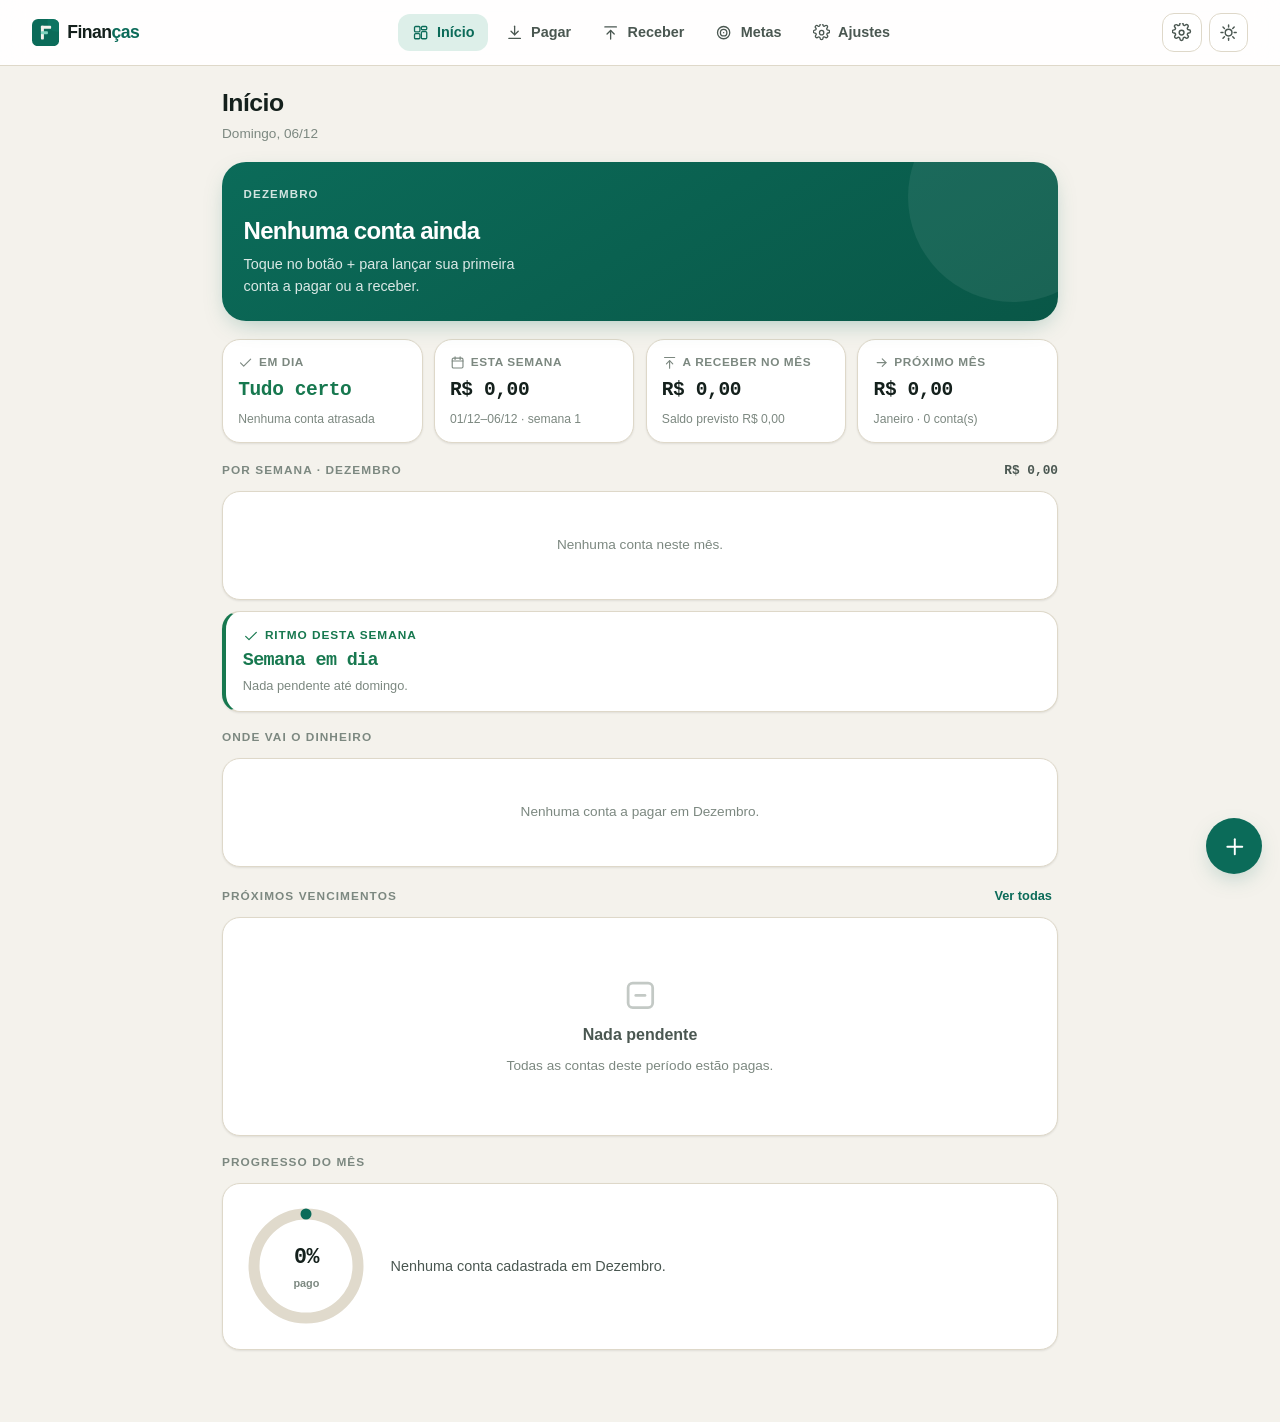
==== commit 53152f1c: "feat: marca do app (monograma F) + icones para instalacao O app nao tinha nenhum arquivo de imagem: " ====
--- a/app/index.html
+++ b/app/index.html
@@ -5,12 +5,27 @@
 <meta name="viewport" content="width=device-width, initial-scale=1, viewport-fit=cover">
 <meta name="color-scheme" content="light dark">
 <title>Finanças</title>
+<link rel="icon" href="img/logo.svg" type="image/svg+xml">
+<link rel="icon" href="img/icone-192.png" sizes="192x192">
+<link rel="apple-touch-icon" href="img/icone-192.png">
 <link rel="stylesheet" href="css/estilo.css">
 </head>
 <body>
 
 <header class="topo">
-  <div class="topo-logo">Finan<span>ças</span></div>
+  <div class="topo-logo">
+    <svg class="topo-marca" viewBox="0 0 512 512" aria-hidden="true" focusable="false">
+      <defs><clipPath id="marcaCorte"><rect width="512" height="512" rx="114"/></clipPath></defs>
+      <g clip-path="url(#marcaCorte)">
+        <rect width="512" height="512" fill="#0B6B59"/>
+        <circle cx="470" cy="60" r="180" fill="#0F7D68" opacity=".55"/>
+        <rect x="168" y="128" width="56"  height="256" rx="16" fill="#F4F2EC"/>
+        <rect x="168" y="128" width="192" height="56"  rx="16" fill="#F4F2EC"/>
+        <rect x="168" y="230" width="132" height="56"  rx="16" fill="#7FD3BE"/>
+      </g>
+    </svg>
+    <span class="topo-nome">Finan<span>ças</span></span>
+  </div>
   <nav class="topo-nav" id="navDesktop" aria-label="Navegação principal"></nav>
   <div class="topo-acoes">
     <button class="icon-btn" id="btnConfig" type="button" aria-label="Ajustes"></button>
@@ -200,6 +215,7 @@
   <div class="modal-caixa modal-caixa--pequena" role="alertdialog" aria-modal="true" aria-labelledby="confirmTitulo">
     <h2 id="confirmTitulo">Confirmar</h2>
     <p id="confirmTexto"></p>
+    <input class="select confirm-entrada" type="text" id="confirmEntrada" autocomplete="off" hidden>
     <div class="form-acoes" id="confirmBotoes"></div>
   </div>
 </div>
@@ -212,6 +228,8 @@
 <script src="js/filtros.js"></script>
 <script src="js/analise.js"></script>
 <script src="js/metas.js"></script>
+<script src="js/backup.js"></script>
+<script src="js/arquivo.js"></script>
 <script src="js/armazenamento.js"></script>
 <script src="js/formatar.js"></script>
 <script src="js/icones.js"></script>
--- a/app/css/estilo.css
+++ b/app/css/estilo.css
@@ -147,8 +147,12 @@
   border-bottom: 1px solid var(--borda);
 }
 @supports not (backdrop-filter: blur(1px)) { .topo { background: var(--superficie); } }
-.topo-logo { font-size: 1.1rem; font-weight: 800; letter-spacing: -.03em; }
-.topo-logo span { color: var(--accent); }
+.topo-logo { display: flex; align-items: center; gap: .5rem; font-size: 1.1rem; font-weight: 800; letter-spacing: -.03em; }
+/* O recorte arredondado ja vem do clipPath do SVG — nada de border-radius aqui, seria corte duplo. */
+.topo-marca { width: 1.7rem; height: 1.7rem; flex-shrink: 0; }
+/* Escopo no .topo-nome de proposito: `.topo-logo span` pintaria a palavra inteira de verde,
+   porque agora existe um span envolvendo o nome. */
+.topo-nome span { color: var(--accent); }
 .topo-nav { display: none; gap: .25rem; }
 .topo-acoes { display: flex; gap: .45rem; }
 
@@ -724,6 +728,9 @@
 
 .form-acoes { display: flex; justify-content: flex-end; gap: .55rem; margin-top: .3rem; }
 .botao { border-radius: var(--r-md); padding: .65rem 1.1rem; font-weight: 680; font-size: .9rem; cursor: pointer; border: 1px solid transparent; transition: filter .15s, border-color .15s; }
+/* Sem isto o SVG dentro de um botão ocupa o bloco inteiro — o ícone vira um cartaz. */
+.botao:has(svg) { display: inline-flex; align-items: center; justify-content: center; gap: .4rem; }
+.botao svg { width: 1.05rem; height: 1.05rem; flex-shrink: 0; }
 .botao-principal { background: var(--accent); color: var(--accent-ink); }
 .botao-principal:hover { filter: brightness(1.08); }
 .botao-fantasma { background: none; border-color: var(--borda); color: var(--ink-2); }
@@ -774,7 +781,10 @@
 }
 .cat-pill-cor { width: 9px; height: 9px; border-radius: 3px; }
 .form-inline { display: flex; gap: .5rem; }
-.form-inline input { flex: 1; }
+/* `flex: 1` sozinho nao encolhe: a largura minima intrinseca do input (o placeholder) segura
+   a linha e o botao vai para fora da tela. Em 320px isso esticava a PAGINA inteira. */
+.form-inline input { flex: 1; min-width: 0; }
+.form-inline .botao { flex-shrink: 0; }
 .bloco { background: var(--superficie); border: 1px solid var(--borda); border-radius: var(--r-lg); padding: 1.1rem 1.15rem; display: flex; flex-direction: column; gap: .75rem; box-shadow: var(--sombra-1); }
 .bloco h3 { font-size: .95rem; }
 .bloco-desc { font-size: .82rem; color: var(--ink-3); }
@@ -975,6 +985,194 @@
 .leg-amostra { width: 10px; height: 10px; border-radius: 3px; display: inline-block; }
 .leg-amostra--cheia { background: var(--accent); }
 .leg-amostra--vazia { background: color-mix(in srgb, var(--accent) 30%, transparent); margin-left: .5rem; }
+
+/* ---- contas dentro da meta: a faixa que sincroniza conta e caixinha ---- */
+.conta--meta { row-gap: .5rem; }
+/*
+ * Abaixo de 460px o card comum vira 2 colunas e joga `.conta-direita` para uma linha inteira —
+ * o que faz sentido lá, onde ela leva o valor E os botões de editar/excluir lado a lado.
+ * O card da meta não tem esses botões: o valor ficava sozinho, encostado à esquerda, parecendo
+ * um item solto. Aqui ele continua no canto direito da primeira linha.
+ */
+@media (max-width: 460px) {
+  .conta--meta { grid-template-columns: auto 1fr auto; }
+  .conta--meta .conta-direita { grid-column: auto; flex-direction: column; align-items: flex-end; }
+}
+/* item de grid não encolhe abaixo do próprio min-content sem isto — e a descrição é livre */
+.conta--meta .conta-corpo { min-width: 0; }
+.conta--meta .conta-desc { overflow-wrap: anywhere; }
+.conta--meta .conta-meta { flex-wrap: wrap; min-width: 0; }
+/* em tela muito estreita, 3 colunas espremem demais: o valor volta pra linha de baixo */
+@media (max-width: 344px) {
+  .conta--meta { grid-template-columns: auto 1fr; }
+  .conta--meta .conta-direita { grid-column: 1 / -1; align-items: flex-end; }
+}
+.selo--arrastada { color: var(--alerta); background: var(--alerta-tint); }
+.selo--arrastada svg { width: .8rem; height: .8rem; }
+.conta-marca.paga-fora { background: var(--alerta-tint); color: var(--alerta); border-color: var(--alerta); }
+
+.conta-aviso {
+  grid-column: 1 / -1;
+  display: flex; align-items: center; justify-content: space-between;
+  gap: .5rem; flex-wrap: wrap;
+  border-radius: var(--r-md); padding: .45rem .6rem;
+  font-size: .76rem; line-height: 1.35;
+}
+.conta-aviso > span { display: inline-flex; align-items: center; gap: .3rem; min-width: 0; flex: 1; }
+.conta-aviso svg { width: .9rem; height: .9rem; flex-shrink: 0; }
+.conta-aviso--abater { background: var(--alerta-tint); color: var(--alerta); }
+.conta-aviso--erro { background: var(--negativo-tint); color: var(--negativo); }
+.conta-aviso--ok { background: var(--positivo-tint); color: var(--positivo); }
+
+.botao-mini {
+  padding: .3rem .6rem; font-size: .74rem; font-weight: 700; border-radius: var(--r-sm);
+  border: none; cursor: pointer; white-space: nowrap; flex-shrink: 0;
+  color: var(--superficie);
+}
+.conta-aviso--abater .botao-mini { background: var(--alerta); }
+.conta-aviso--erro .botao-mini { background: var(--negativo); }
+.conta-aviso--ok .botao-mini { background: var(--positivo); }
+/* variante discreta: o "Desfazer" não pode competir de igual pra igual com "Abater da meta" */
+.botao-mini--fantasma { background: none; border: 1px solid currentColor; color: inherit; }
+.conta-aviso--ok .botao-mini--fantasma { background: none; color: var(--positivo); }
+
+/* ---- extrato ---- */
+.mov-lista { display: flex; flex-direction: column; gap: .4rem; }
+.mov {
+  display: grid; grid-template-columns: auto 1fr auto auto; align-items: center; gap: .6rem;
+  padding: .55rem .1rem; border-bottom: 1px solid var(--borda-suave);
+}
+.mov:last-child { border-bottom: none; }
+.mov-marca {
+  display: inline-flex; align-items: center; justify-content: center;
+  width: 1.9rem; height: 1.9rem; border-radius: 50%; flex-shrink: 0;
+  background: var(--superficie-2); color: var(--ink-2);
+}
+.mov-marca svg { width: 1rem; height: 1rem; }
+.mov--aporte .mov-marca { background: var(--positivo-tint); color: var(--positivo); }
+.mov--retirada .mov-marca { background: var(--alerta-tint); color: var(--alerta); }
+.mov--baixa .mov-marca { background: var(--accent-tint); color: var(--accent); }
+.mov-corpo { display: flex; flex-direction: column; gap: .1rem; min-width: 0; }
+.mov-desc {
+  font-size: .85rem; font-weight: 650; color: var(--ink);
+  overflow: hidden; text-overflow: ellipsis; white-space: nowrap;
+}
+.mov-data { font-size: .72rem; color: var(--ink-3); }
+.mov-direita { display: flex; flex-direction: column; align-items: flex-end; gap: .05rem; }
+.mov-valor {
+  font-family: var(--mono); font-variant-numeric: tabular-nums;
+  font-weight: 750; font-size: clamp(.76rem, 3.1vw, .92rem); white-space: nowrap;
+}
+.mov-saldo {
+  font-family: var(--mono); font-variant-numeric: tabular-nums;
+  font-size: .68rem; color: var(--ink-3); white-space: nowrap;
+}
+.mov .icon-btn { width: 1.9rem; height: 1.9rem; }
+.mov .icon-btn svg { width: .95rem; height: .95rem; }
+@media (max-width: 360px) {
+  .mov { grid-template-columns: auto 1fr auto; row-gap: .3rem; }
+  .mov .icon-btn { grid-column: 3; grid-row: 1; }
+  .mov-direita { grid-column: 2 / -1; align-items: flex-start; }
+}
+
+/* ---- aviso de conta que entrou sozinha ---- */
+.aviso-novas {
+  display: flex; flex-direction: column; gap: .7rem;
+  background: var(--alerta-tint); border: 1px solid color-mix(in srgb, var(--alerta) 35%, transparent);
+  border-radius: var(--r-lg); padding: .9rem 1rem;
+}
+.an-cabeca { display: flex; align-items: center; gap: .4rem; color: var(--alerta); font-size: .9rem; }
+.an-cabeca svg { width: 1.05rem; height: 1.05rem; flex-shrink: 0; }
+.cn-mes { display: flex; flex-direction: column; gap: .25rem; }
+.cn-titulo { font-size: .82rem; font-weight: 700; color: var(--ink); margin: 0; }
+.cn-lista { list-style: none; margin: 0; padding: 0; display: flex; flex-direction: column; gap: .15rem; }
+.cn-lista li {
+  display: flex; align-items: baseline; justify-content: space-between;
+  gap: .6rem; font-size: .78rem; color: var(--ink-2);
+}
+.cn-lista .num { font-family: var(--mono); font-variant-numeric: tabular-nums; white-space: nowrap; }
+.cn-resto { font-style: italic; color: var(--ink-3); }
+.cn-sobra { font-size: .78rem; color: var(--ink-2); margin: .15rem 0 0; }
+.cn-sobra s { color: var(--ink-3); }
+.cn-sobra strong { font-family: var(--mono); font-variant-numeric: tabular-nums; color: var(--alerta); }
+.an-acoes { display: flex; gap: .5rem; justify-content: flex-end; flex-wrap: wrap; }
+
+/* ---- alarme de mês no vermelho ---- */
+.alerta-vermelho {
+  display: flex; align-items: flex-start; gap: .45rem;
+  background: var(--negativo-tint); color: var(--negativo);
+  border-radius: var(--r-md); padding: .7rem .85rem;
+  font-size: .82rem; line-height: 1.45;
+}
+.alerta-vermelho svg { width: 1.05rem; height: 1.05rem; flex-shrink: 0; margin-top: .1rem; }
+.alerta-vermelho strong { font-family: var(--mono); font-variant-numeric: tabular-nums; }
+
+.rodape-receber {
+  display: flex; align-items: center; gap: .35rem; flex-wrap: wrap;
+  font-size: .78rem; color: var(--ink-3); margin: 0;
+}
+.rodape-receber svg { width: .95rem; height: .95rem; color: var(--positivo); flex-shrink: 0; }
+.rodape-receber strong { font-family: var(--mono); font-variant-numeric: tabular-nums; color: var(--positivo); }
+
+/* ---- linha de corte: até onde o dinheiro alcança ---- */
+/*
+ * Empilhado (linha / texto / linha) em vez de tudo numa fileira: o texto leva valor em
+ * dinheiro e, com `nowrap` numa fileira, esticava a PÁGINA inteira em 320px. Aqui ele pode
+ * quebrar sem empurrar nada.
+ */
+.corte { display: flex; flex-direction: column; align-items: stretch; gap: .3rem; margin: .35rem 0; }
+.corte-linha { height: 2px; background: repeating-linear-gradient(90deg, var(--negativo) 0 6px, transparent 6px 11px); }
+.corte-texto {
+  font-size: .72rem; font-weight: 700; color: var(--negativo); text-align: center;
+  text-transform: uppercase; letter-spacing: .02em; line-height: 1.35;
+}
+.corte--ok {
+  display: flex; align-items: center; gap: .35rem;
+  font-size: .8rem; color: var(--positivo); margin: 0;
+}
+.corte--ok svg { width: .95rem; height: .95rem; flex-shrink: 0; }
+.corte--ok strong { font-family: var(--mono); font-variant-numeric: tabular-nums; }
+
+/* ---- relatório ---- */
+.gs-caixa { display: flex; flex-direction: column; gap: .35rem; }
+.gs { width: 100%; height: auto; display: block; overflow: visible; }
+.gs-area { fill: color-mix(in srgb, var(--accent) 14%, transparent); stroke: none; }
+.gs-real { fill: none; stroke: var(--accent); stroke-width: 2.5; stroke-linejoin: round; stroke-linecap: round; }
+.gs-ideal { fill: none; stroke: var(--ink-3); stroke-width: 1.5; stroke-dasharray: 4 4; }
+.gs-hoje { fill: var(--accent); stroke: var(--superficie); stroke-width: 2; }
+.gs-eixo { display: flex; justify-content: space-between; font-size: .68rem; color: var(--ink-3); }
+.leg-amostra--linha {
+  width: 14px; height: 0; border-top: 2px dashed var(--ink-3); border-radius: 0; margin-left: .5rem;
+}
+
+.rel-veredito, .sim-nota {
+  display: flex; align-items: flex-start; gap: .4rem;
+  font-size: .82rem; line-height: 1.45; color: var(--ink-2);
+  background: var(--superficie-2); border-radius: var(--r-md); padding: .6rem .75rem; margin: 0;
+}
+.rel-veredito svg, .sim-nota svg { width: 1rem; height: 1rem; flex-shrink: 0; margin-top: .12rem; }
+.rel-veredito strong, .sim-nota strong { color: var(--ink); font-family: var(--mono); font-variant-numeric: tabular-nums; }
+.rel-sequencia {
+  font-size: .85rem; color: var(--ink-2); margin: 0;
+  border: 1px dashed var(--borda); border-radius: var(--r-md); padding: .55rem .75rem; text-align: center;
+}
+.rel-sequencia.ativa { border-style: solid; border-color: var(--alerta); background: var(--alerta-tint); color: var(--ink); }
+
+.sim-controle { display: flex; align-items: center; gap: .7rem; }
+.sim-controle input[type=range] { flex: 1; min-width: 0; accent-color: var(--accent); }
+.sim-controle output {
+  font-family: var(--mono); font-variant-numeric: tabular-nums;
+  font-weight: 750; font-size: .88rem; white-space: nowrap; color: var(--accent);
+}
+.sim-saida { display: flex; flex-direction: column; gap: .35rem; }
+.sim-saida .prev-linha { align-items: flex-start; }
+.sim-saida .prev-linha > span:first-child { flex: 1 1 auto; min-width: 0; }
+/*
+ * `.prev-linha .num` é `nowrap` (valor de dinheiro não quebra) e a nota herdava isso, saindo
+ * pela direita da tela. A nota é texto comum: pode e deve quebrar.
+ */
+.sim-saida .prev-linha .num { text-align: right; min-width: 0; white-space: normal; }
+.sim-delta { font-style: normal; font-size: .68rem; opacity: .85; display: block; white-space: normal; }
 
 /* ---- assistente de criação ---- */
 .atalho-total { display: flex; gap: .5rem; }
@@ -1024,3 +1222,52 @@
   .meses-escolha .mes-alvo { width: 88px; flex-basis: 88px; }
   .meta-acoes { flex-direction: column; }
 }
+
+/* ============================================================ BACKUP / AJUSTES */
+
+/* Diálogo de confirmação: o texto agora traz números em várias linhas (importar, apagar).
+   Sem pre-line, os "\n" viravam um parágrafo corrido e os números se perdiam. */
+#confirmTexto { white-space: pre-line; }
+.confirm-entrada { width: 100%; margin-bottom: .8rem; text-transform: uppercase; letter-spacing: .06em; }
+/* Botao travado tem que PARECER travado: vermelho e vivo enquanto ignora o clique e o pior
+   dos mundos — o usuario acha que o app travou, nao que falta digitar a palavra. */
+.botao:disabled { opacity: .4; cursor: not-allowed; filter: grayscale(.5); }
+
+.bk-cartao {
+  display: flex; align-items: center; gap: .8rem; flex-wrap: wrap;
+  border: 1px solid var(--borda); border-radius: var(--r-md);
+  background: var(--superficie-2); padding: .8rem .9rem; margin-bottom: .8rem;
+}
+.bk-cartao--ativo { border-color: var(--accent); background: var(--accent-tint); }
+.bk-cartao--alerta { border-color: var(--alerta); background: var(--alerta-tint); }
+/* Sem base minima, o botao ao lado esmagava o texto ate ele virar uma coluna de 1 palavra
+   por linha. Com 11rem de base, o botao desce para a linha de baixo antes disso acontecer. */
+.bk-cartao .ms-texto { flex: 1 1 11rem; }
+.bk-cartao strong { display: flex; align-items: center; gap: .4rem; font-size: .9rem; }
+.bk-cartao strong svg { width: 1rem; height: 1rem; flex-shrink: 0; }
+.bk-nota { display: block; font-size: .78rem; color: var(--ink-2); margin-top: .15rem; }
+.bk-acoes { display: flex; align-items: center; gap: .4rem; flex-wrap: wrap; }
+
+.botao-mini { padding: .35rem .6rem; font-size: .78rem; }
+
+.ponto-linha, .risco-linha {
+  display: flex; align-items: center; gap: .8rem; flex-wrap: wrap;
+  padding: .65rem 0; border-top: 1px solid var(--borda-suave);
+}
+.ponto-linha:first-child, .risco-linha:first-child { border-top: 0; }
+.ponto-linha strong, .risco-linha strong { font-size: .88rem; }
+.ponto-nota, .risco-nota { display: block; font-size: .76rem; color: var(--ink-3); margin-top: .15rem; }
+.vazio-nota { font-size: .8rem; color: var(--ink-3); }
+
+.risco-acao { display: flex; align-items: center; gap: .4rem; flex-wrap: wrap; }
+.risco-acao .select { width: auto; min-width: 9.5rem; }
+
+.bloco--risco { border-color: var(--negativo); }
+.bloco--risco h3 { display: flex; align-items: center; gap: .4rem; color: var(--negativo); }
+.bloco--risco h3 svg { width: 1.05rem; height: 1.05rem; flex-shrink: 0; }
+
+/* Em tela estreita a ação desce e ocupa a linha inteira, senão o select espreme o texto */
+@media (max-width: 460px) {
+  .risco-acao, .bk-acoes { width: 100%; }
+  .risco-acao .select { flex: 1; min-width: 0; }
+}
